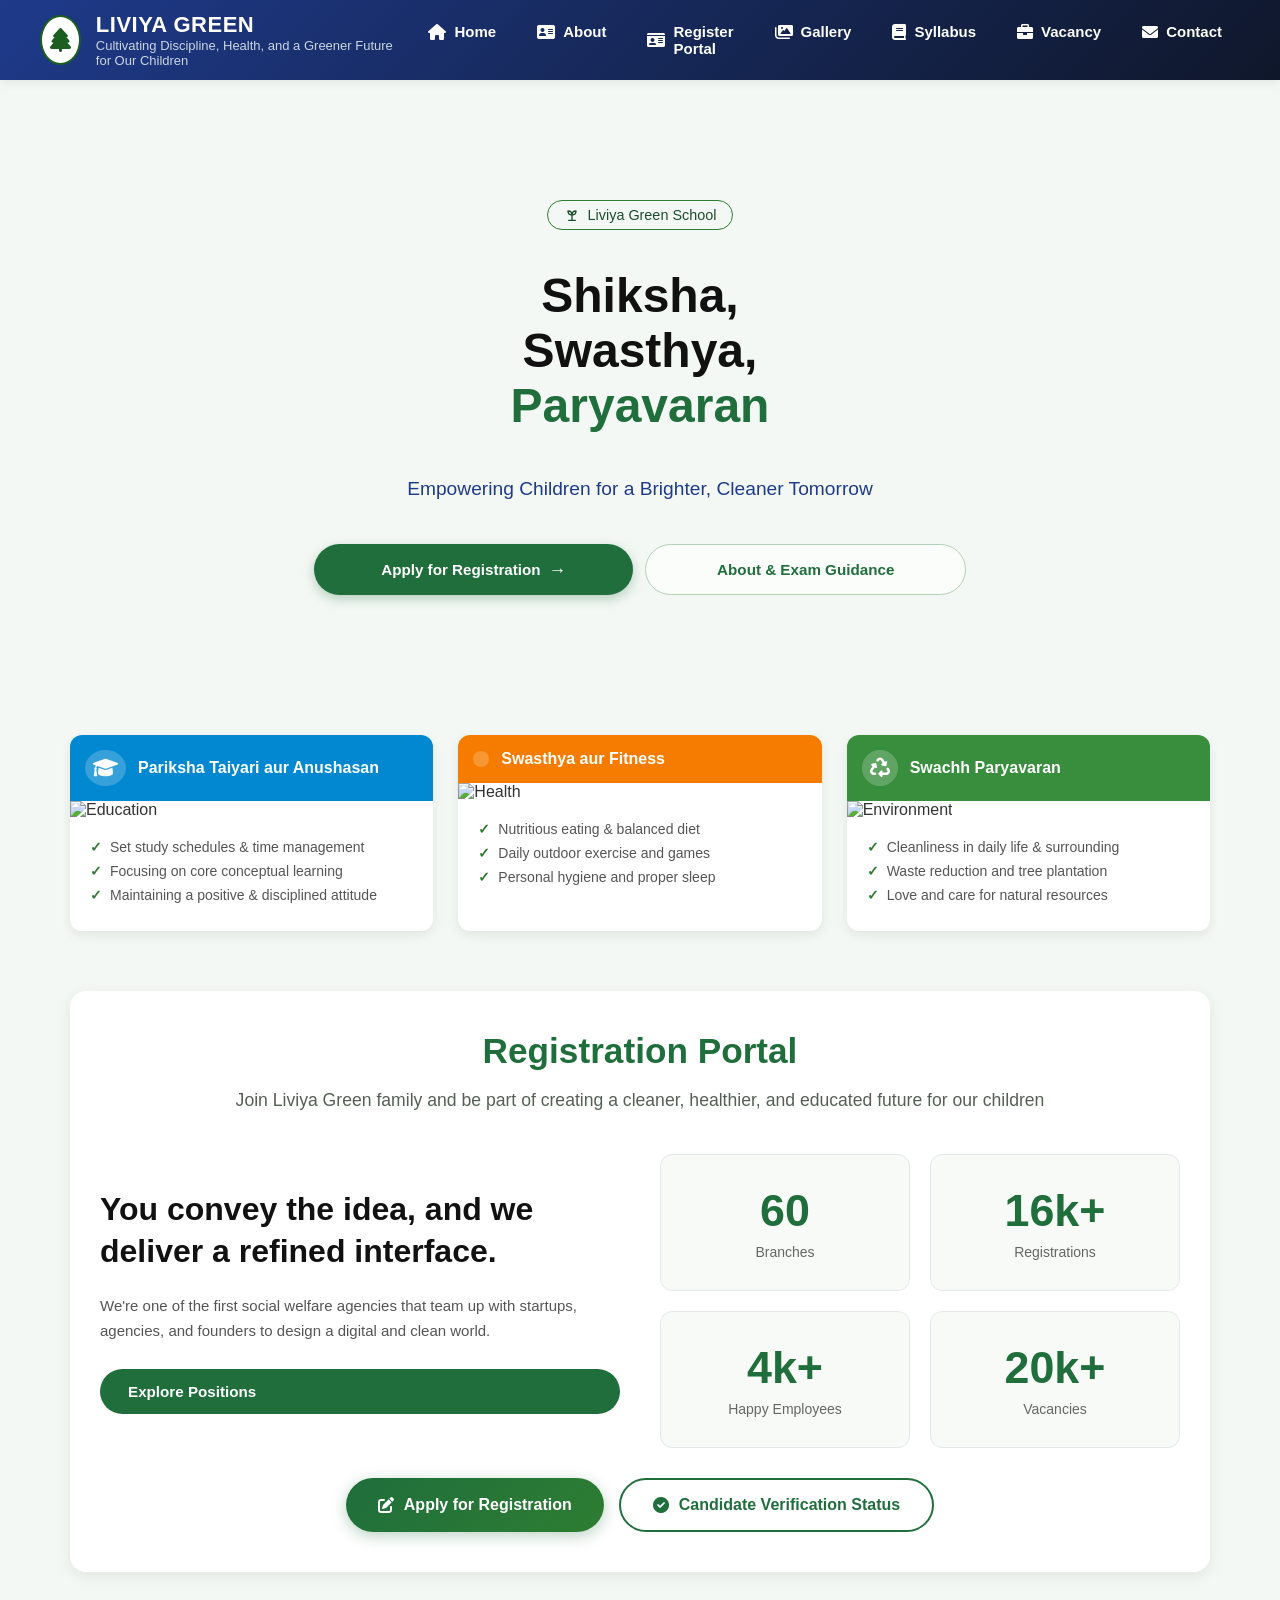
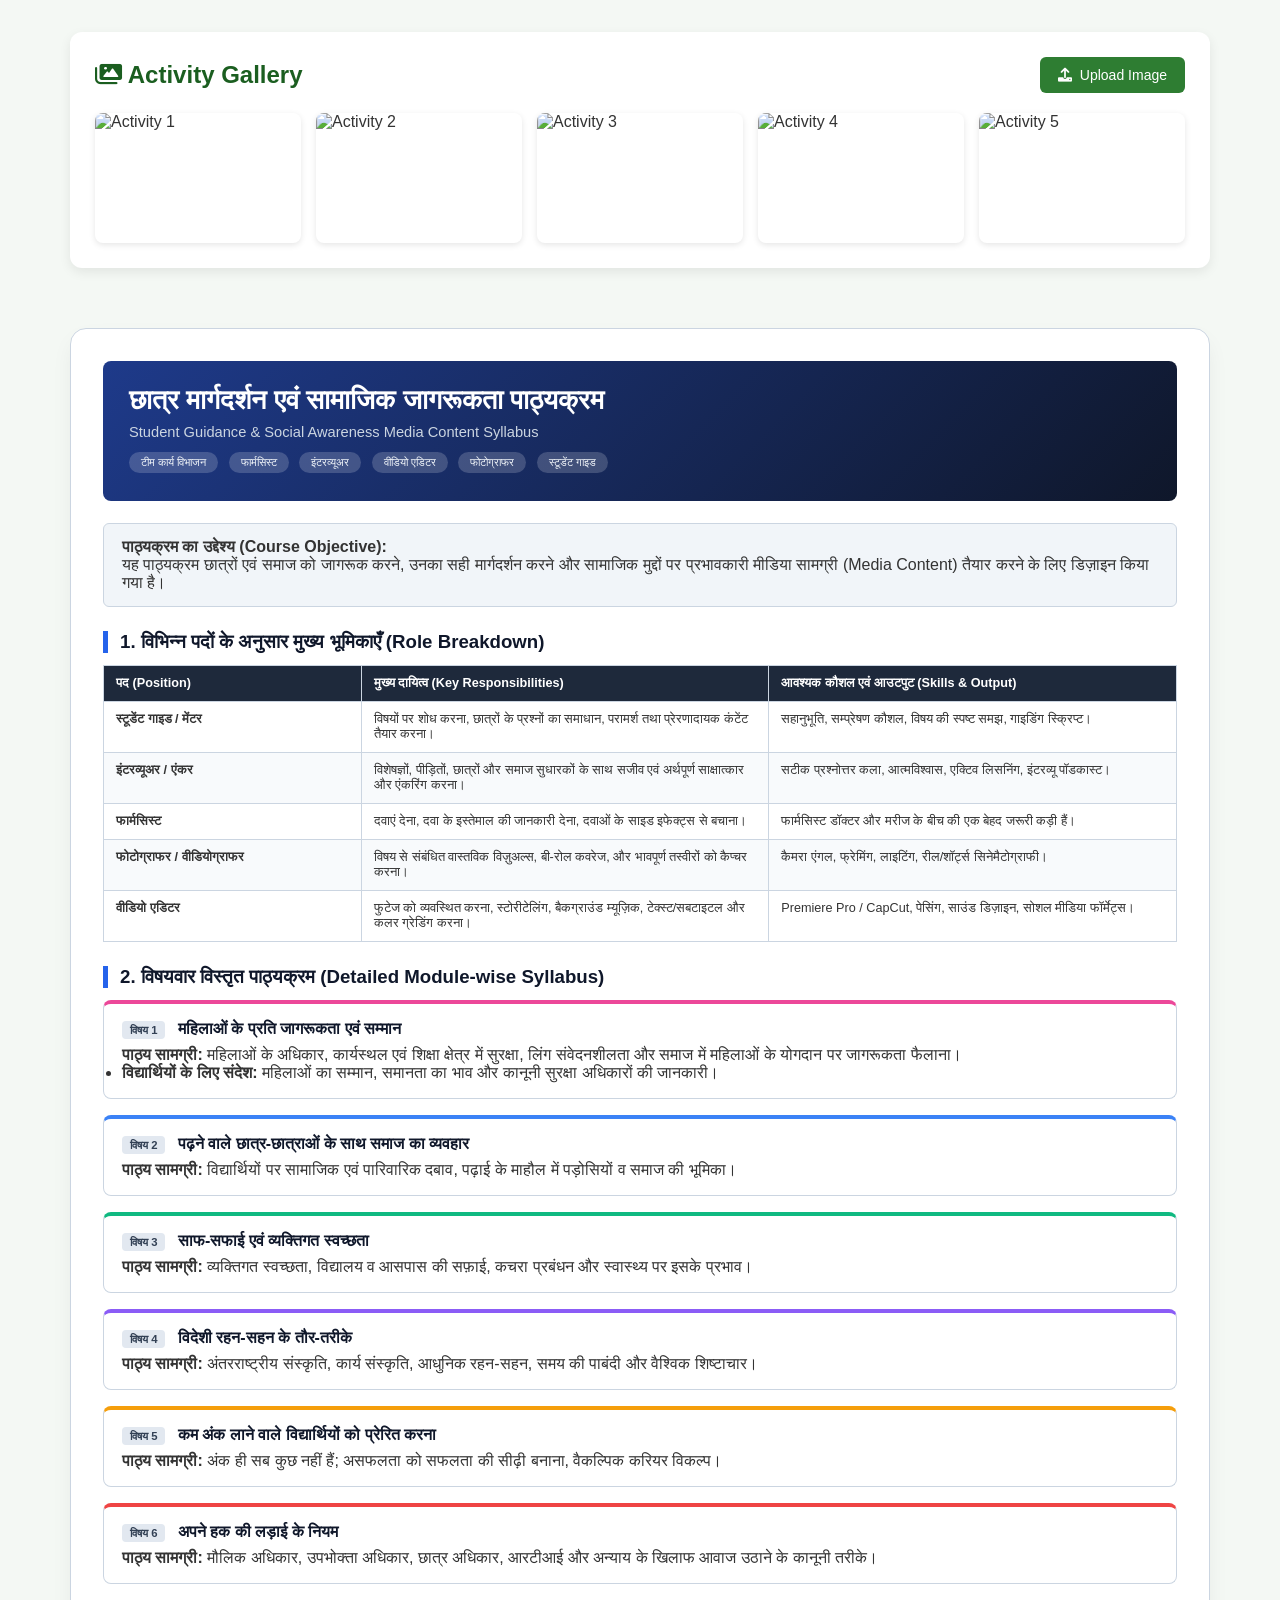
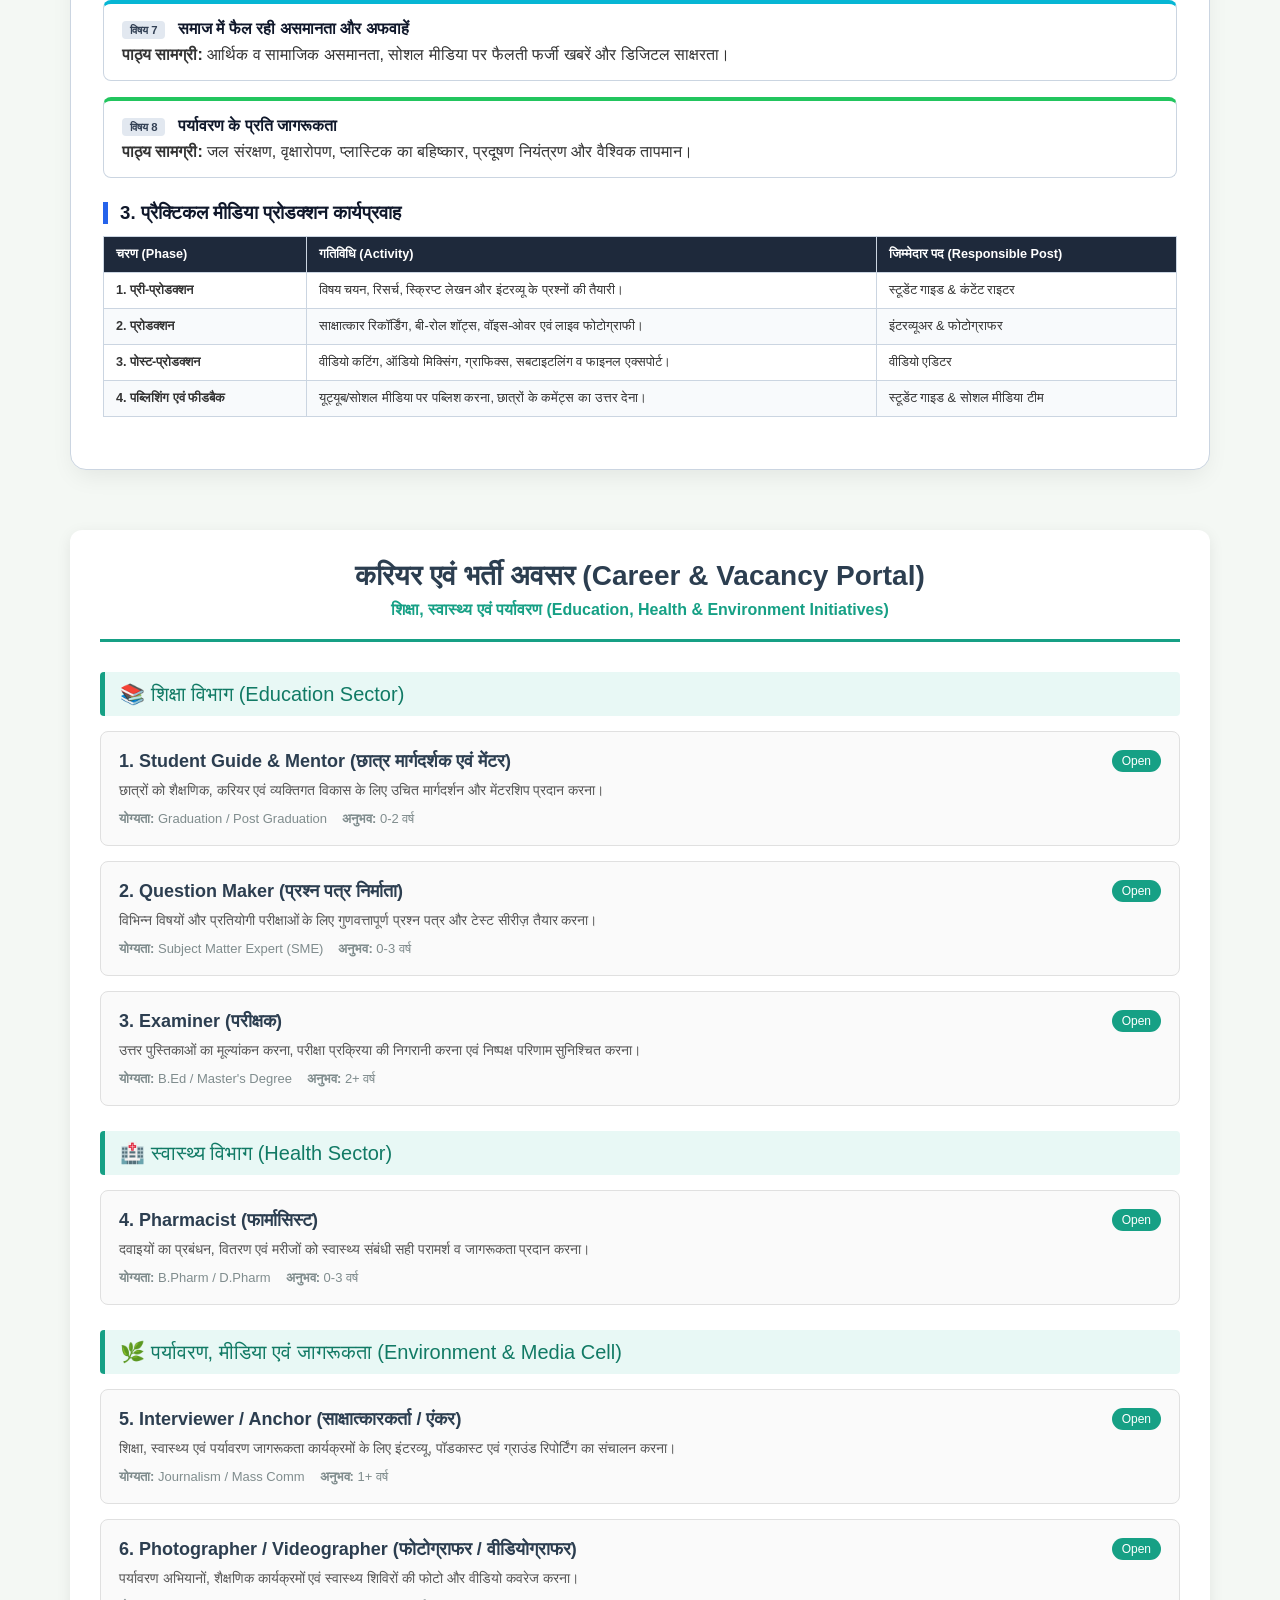
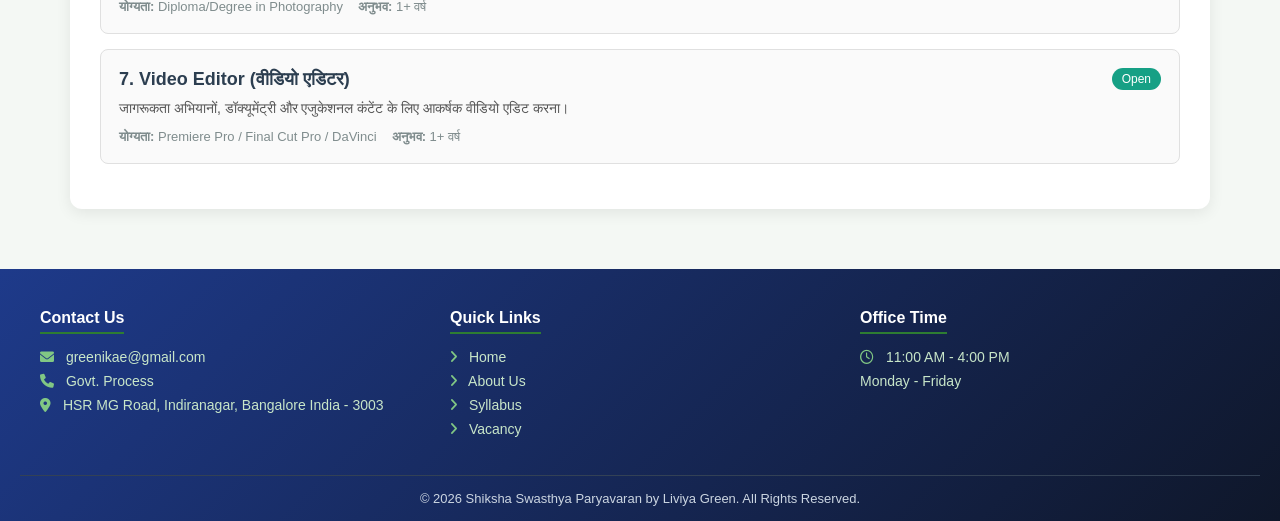
==== index.html @ 1df0bc1d "Add files via upload added all files" ====
<!DOCTYPE html>
<html lang="hi">
<head>
    <meta charset="UTF-8">
    <meta name="viewport" content="width=device-width, initial-scale=1.0">
    <title>Liviya Green - Shiksha, Swasthya, Paryavaran</title>
    <meta name="description" content="Cultivating Discipline, Health, and a Greener Future for Our Children">
    <link href="https://cdnjs.cloudflare.com/ajax/libs/font-awesome/6.0.0/css/all.min.css" rel="stylesheet">
    <link rel="stylesheet" href="styles.css">
</head>
<body>

    <!-- Sidebar Navigation -->
    <div id="mySidebar" class="sidebar">
        <a href="javascript:void(0)" class="closebtn" onclick="closeNav()">&times;</a>
        <a href="#home" onclick="closeNav()"><i class="fa-solid fa-house"></i> Home</a>
        <a href="#about" onclick="closeNav()"><i class="fa-solid fa-address-card"></i> About</a>
        <a href="#register" onclick="closeNav()"><i class="fa-solid fa-id-card"></i> Register Portal</a>
        <a href="#gallery" onclick="closeNav()"><i class="fa-solid fa-images"></i> Gallery</a>
        <a href="#syllabus" onclick="closeNav()"><i class="fa-solid fa-book"></i> Syllabus</a>
        <a href="#vacancy" onclick="closeNav()"><i class="fa-solid fa-briefcase"></i> Vacancy</a>
        <a href="#contact" onclick="closeNav()"><i class="fa-solid fa-envelope"></i> Contact</a>
    </div>

    <!-- Header -->
    <header>
        <div class="header-left">
            <div class="menu-btn" onclick="openNav()">
                <i class="fa-solid fa-bars"></i>
            </div>
            <div class="brand-logo">
                <div class="logo-icon">
                    <i class="fa-solid fa-tree"></i>
                </div>
                <div class="brand-text">
                    <h1>LIVIYA GREEN</h1>
                    <p>Cultivating Discipline, Health, and a Greener Future for Our Children</p>
                </div>
            </div>
        </div>
        
        <!-- Desktop Navigation (visible on laptop/desktop only) -->
        <nav class="desktop-nav">
            <ul>
                <li><a href="#home"><i class="fa-solid fa-house"></i> Home</a></li>
                <li><a href="#about"><i class="fa-solid fa-address-card"></i> About</a></li>
                <li><a href="#register"><i class="fa-solid fa-id-card"></i> Register Portal</a></li>
                <li><a href="#gallery"><i class="fa-solid fa-images"></i> Gallery</a></li>
                <li><a href="#syllabus"><i class="fa-solid fa-book"></i> Syllabus</a></li>
                <li><a href="#vacancy"><i class="fa-solid fa-briefcase"></i> Vacancy</a></li>
                <li><a href="#contact"><i class="fa-solid fa-envelope"></i> Contact</a></li>
            </ul>
        </nav>
    </header>

    <!-- Main Container -->
    <div class="container">
        
        <!-- Hero Section -->
        <section id="home" class="section hero">
            <div class="badge">
                <!-- Sprout Icon -->
                <svg viewBox="0 0 24 24">
                    <path d="M7 20h10M12 20v-8m0 0c0-3.5 2.5-6 6-6 0 4-2.5 6-6 6zm0 0c0-3.5-2.5-6-6-6 0 4 2.5 6 6 6z" stroke-linecap="round" stroke-linejoin="round"/>
                </svg>
                Liviya Green School
            </div>

            <h1 class="heading">
                Shiksha,<br>
                Swasthya,<br>
                <span class="highlight">Paryavaran</span>
            </h1>

            <p class="description">
                Empowering Children for a Brighter, Cleaner Tomorrow
            </p>

            <div class="cta-group">
                <a href="https://forms.gle/GaVe1BigfjyJFupU8" target="_blank" class="btn btn-primary">
                    Apply for Registration
                    <span style="font-size: 1.1rem; line-height: 0;">&rarr;</span>
                </a>
                <a href="#about" class="btn btn-secondary">
                    About & Exam Guidance
                </a>
            </div>
        </section>

        <!-- Feature Cards Section -->
        <section id="about" class="section">
            <div class="cards-grid">
                
                <!-- Education & Discipline -->
                <div class="card card-blue">
                    <div class="card-header">
                        <i class="fa-solid fa-graduation-cap"></i>
                        <span>Pariksha Taiyari aur Anushasan</span>
                    </div>
                    <img src="https://images.unsplash.com/photo-1434030216411-0b793f4b4173?q=80&w=400" class="card-img" alt="Education">
                    <div class="card-body">
                        <ul>
                            <li>Set study schedules & time management</li>
                            <li>Focusing on core conceptual learning</li>
                            <li>Maintaining a positive & disciplined attitude</li>
                        </ul>
                    </div>
                </div>

                <!-- Health & Fitness -->
                <div class="card card-orange">
                    <div class="card-header">
                        <i class="fa-solid fa-child-reaching"></i>
                        <span>Swasthya aur Fitness</span>
                    </div>
                    <img src="https://images.unsplash.com/photo-1571019613454-1cb2f99b2d8b?q=80&w=400" class="card-img" alt="Health">
                    <div class="card-body">
                        <ul>
                            <li>Nutritious eating & balanced diet</li>
                            <li>Daily outdoor exercise and games</li>
                            <li>Personal hygiene and proper sleep</li>
                        </ul>
                    </div>
                </div>

                <!-- Environment -->
                <div class="card card-green">
                    <div class="card-header">
                        <i class="fa-solid fa-recycle"></i>
                        <span>Swachh Paryavaran</span>
                    </div>
                    <img src="https://images.unsplash.com/photo-1542601906990-b4d3fb778b09?q=80&w=400" class="card-img" alt="Environment">
                    <div class="card-body">
                        <ul>
                            <li>Cleanliness in daily life & surrounding</li>
                            <li>Waste reduction and tree plantation</li>
                            <li>Love and care for natural resources</li>
                        </ul>
                    </div>
                </div>

            </div>
        </section>

        <!-- Registration Portal Section -->
        <section id="register" class="section register-container">
            <div class="register-header">
                <h1>Registration Portal</h1>
                <p>Join Liviya Green family and be part of creating a cleaner, healthier, and educated future for our children</p>
            </div>

            <div class="register-content">
                <div class="register-left">
                    <h2>You convey the idea, and we deliver a refined interface.</h2>
                    <p>We're one of the first social welfare agencies that team up with startups, agencies, and founders to design a digital and clean world.</p>
                    <a href="#vacancy" class="btn">Explore Positions</a>
                </div>

                <div class="stats-grid">
                    <div class="stat-card">
                        <div class="stat-number" data-target="60">0</div>
                        <div class="stat-label">Branches</div>
                    </div>

                    <div class="stat-card">
                        <div class="stat-number" data-target="16" data-suffix="k+">0</div>
                        <div class="stat-label">Registrations</div>
                    </div>

                    <div class="stat-card">
                        <div class="stat-number" data-target="4" data-suffix="k+">0</div>
                        <div class="stat-label">Happy Employees</div>
                    </div>

                    <div class="stat-card">
                        <div class="stat-number" data-target="20" data-suffix="k+">0</div>
                        <div class="stat-label">Vacancies</div>
                    </div>
                </div>
            </div>

            <div class="register-actions">
                <a href="https://forms.gle/GaVe1BigfjyJFupU8" target="_blank" class="btn-register">
                    <i class="fa-solid fa-pen-to-square"></i>
                    Apply for Registration
                </a>
                <a href="#" class="btn-verify">
                    <i class="fa-solid fa-check-circle"></i>
                    Candidate Verification Status
                </a>
            </div>
        </section>

        <!-- Gallery Section -->
        <section id="gallery" class="section gallery-section">
            <div class="gallery-header">
                <h3><i class="fa-solid fa-images"></i> Activity Gallery</h3>
                <label class="upload-btn">
                    <i class="fa-solid fa-upload"></i> Upload Image
                    <input type="file" id="imageUploader" accept="image/*" multiple>
                </label>
            </div>
            
            <div class="gallery-grid" id="galleryGrid">
                <img src="https://i.ibb.co/35YxggdC/IMG-20260901-132020.png" alt="Activity 1">
                <img src="https://images.unsplash.com/photo-1577896851231-70ef18881754?q=80&w=300" alt="Activity 2">
                <img src="https://images.unsplash.com/photo-1588072432836-e10032774350?q=80&w=300" alt="Activity 3">
                <img src="https://images.unsplash.com/photo-1503676260728-1c00da094a0b?q=80&w=300" alt="Activity 4">
                <img src="https://images.unsplash.com/photo-1497633762265-9d179a990aa6?q=80&w=300" alt="Activity 5">
            </div>
        </section>

        <!-- Syllabus Section -->
        <section id="syllabus" class="section syllabus-container">
            
            <!-- Header Banner -->
            <div class="header-banner">
                <h1>छात्र मार्गदर्शन एवं सामाजिक जागरूकता पाठ्यक्रम</h1>
                <p>Student Guidance & Social Awareness Media Content Syllabus</p>
                <div class="badge-container">
                    <span class="badge-tag">टीम कार्य विभाजन</span>
                    <span class="badge-tag">फार्मसिस्ट</span>
                    <span class="badge-tag">इंटरव्यूअर</span>
                    <span class="badge-tag">वीडियो एडिटर</span>
                    <span class="badge-tag">फोटोग्राफर</span>
                    <span class="badge-tag">स्टूडेंट गाइड</span>
                </div>
            </div>

            <!-- Intro Box -->
            <div class="intro-box">
                <strong>पाठ्यक्रम का उद्देश्य (Course Objective):</strong><br>
                यह पाठ्यक्रम छात्रों एवं समाज को जागरूक करने, उनका सही मार्गदर्शन करने और सामाजिक मुद्दों पर प्रभावकारी मीडिया सामग्री (Media Content) तैयार करने के लिए डिज़ाइन किया गया है।
            </div>

            <!-- Section 1: Role Breakdown -->
            <h2>1. विभिन्न पदों के अनुसार मुख्य भूमिकाएँ (Role Breakdown)</h2>
            <table>
                <thead>
                    <tr>
                        <th style="width: 24%;">पद (Position)</th>
                        <th style="width: 38%;">मुख्य दायित्व (Key Responsibilities)</th>
                        <th style="width: 38%;">आवश्यक कौशल एवं आउटपुट (Skills & Output)</th>
                    </tr>
                </thead>
                <tbody>
                    <tr>
                        <td><strong>स्टूडेंट गाइड / मेंटर</strong></td>
                        <td>विषयों पर शोध करना, छात्रों के प्रश्नों का समाधान, परामर्श तथा प्रेरणादायक कंटेंट तैयार करना।</td>
                        <td>सहानुभूति, सम्प्रेषण कौशल, विषय की स्पष्ट समझ, गाइडिंग स्क्रिप्ट।</td>
                    </tr>
                    <tr>
                        <td><strong>इंटरव्यूअर / एंकर</strong></td>
                        <td>विशेषज्ञों, पीड़ितों, छात्रों और समाज सुधारकों के साथ सजीव एवं अर्थपूर्ण साक्षात्कार और एंकरिंग करना।</td>
                        <td>सटीक प्रश्नोत्तर कला, आत्मविश्वास, एक्टिव लिसनिंग, इंटरव्यू पॉडकास्ट।</td>
                    </tr>
                    <tr>
                        <td><strong>फार्मसिस्ट</strong></td>
                        <td>दवाएं देना, दवा के इस्तेमाल की जानकारी देना, दवाओं के साइड इफेक्ट्स से बचाना।</td>
                        <td>फार्मसिस्ट डॉक्टर और मरीज के बीच की एक बेहद जरूरी कड़ी हैं।</td>
                    </tr>
                    <tr>
                        <td><strong>फोटोग्राफर / वीडियोग्राफर</strong></td>
                        <td>विषय से संबंधित वास्तविक विज़ुअल्स, बी-रोल कवरेज, और भावपूर्ण तस्वीरों को कैप्चर करना।</td>
                        <td>कैमरा एंगल, फ्रेमिंग, लाइटिंग, रील/शॉर्ट्स सिनेमैटोग्राफी।</td>
                    </tr>
                    <tr>
                        <td><strong>वीडियो एडिटर</strong></td>
                        <td>फुटेज को व्यवस्थित करना, स्टोरीटेलिंग, बैकग्राउंड म्यूज़िक, टेक्स्ट/सबटाइटल और कलर ग्रेडिंग करना।</td>
                        <td>Premiere Pro / CapCut, पेसिंग, साउंड डिज़ाइन, सोशल मीडिया फॉर्मेट्स।</td>
                    </tr>
                </tbody>
            </table>

            <!-- Section 2: Detailed Modules -->
            <h2>2. विषयवार विस्तृत पाठ्यक्रम (Detailed Module-wise Syllabus)</h2>

            <!-- Module 1 -->
            <div class="module-card m1">
                <div class="module-header"><span class="topic-tag">विषय 1</span> महिलाओं के प्रति जागरूकता एवं सम्मान</div>
                <p><strong>पाठ्य सामग्री:</strong> महिलाओं के अधिकार, कार्यस्थल एवं शिक्षा क्षेत्र में सुरक्षा, लिंग संवेदनशीलता और समाज में महिलाओं के योगदान पर जागरूकता फैलाना।</p>
                <ul>
                    <li><strong>विद्यार्थियों के लिए संदेश:</strong> महिलाओं का सम्मान, समानता का भाव और कानूनी सुरक्षा अधिकारों की जानकारी।</li>
                </ul>
            </div>

            <!-- Module 2 -->
            <div class="module-card m2">
                <div class="module-header"><span class="topic-tag">विषय 2</span> पढ़ने वाले छात्र-छात्राओं के साथ समाज का व्यवहार</div>
                <p><strong>पाठ्य सामग्री:</strong> विद्यार्थियों पर सामाजिक एवं पारिवारिक दबाव, पढ़ाई के माहौल में पड़ोसियों व समाज की भूमिका।</p>
            </div>

            <!-- Module 3 -->
            <div class="module-card m3">
                <div class="module-header"><span class="topic-tag">विषय 3</span> साफ-सफाई एवं व्यक्तिगत स्वच्छता</div>
                <p><strong>पाठ्य सामग्री:</strong> व्यक्तिगत स्वच्छता, विद्यालय व आसपास की सफ़ाई, कचरा प्रबंधन और स्वास्थ्य पर इसके प्रभाव।</p>
            </div>

            <!-- Module 4 -->
            <div class="module-card m4">
                <div class="module-header"><span class="topic-tag">विषय 4</span> विदेशी रहन-सहन के तौर-तरीके</div>
                <p><strong>पाठ्य सामग्री:</strong> अंतरराष्ट्रीय संस्कृति, कार्य संस्कृति, आधुनिक रहन-सहन, समय की पाबंदी और वैश्विक शिष्टाचार।</p>
            </div>

            <!-- Module 5 -->
            <div class="module-card m5">
                <div class="module-header"><span class="topic-tag">विषय 5</span> कम अंक लाने वाले विद्यार्थियों को प्रेरित करना</div>
                <p><strong>पाठ्य सामग्री:</strong> अंक ही सब कुछ नहीं हैं; असफलता को सफलता की सीढ़ी बनाना, वैकल्पिक करियर विकल्प।</p>
            </div>

            <!-- Module 6 -->
            <div class="module-card m6">
                <div class="module-header"><span class="topic-tag">विषय 6</span> अपने हक की लड़ाई के नियम</div>
                <p><strong>पाठ्य सामग्री:</strong> मौलिक अधिकार, उपभोक्ता अधिकार, छात्र अधिकार, आरटीआई और अन्याय के खिलाफ आवाज उठाने के कानूनी तरीके।</p>
            </div>

            <!-- Module 7 -->
            <div class="module-card m7">
                <div class="module-header"><span class="topic-tag">विषय 7</span> समाज में फैल रही असमानता और अफवाहें</div>
                <p><strong>पाठ्य सामग्री:</strong> आर्थिक व सामाजिक असमानता, सोशल मीडिया पर फैलती फर्जी खबरें और डिजिटल साक्षरता।</p>
            </div>

            <!-- Module 8 -->
            <div class="module-card m8">
                <div class="module-header"><span class="topic-tag">विषय 8</span> पर्यावरण के प्रति जागरूकता</div>
                <p><strong>पाठ्य सामग्री:</strong> जल संरक्षण, वृक्षारोपण, प्लास्टिक का बहिष्कार, प्रदूषण नियंत्रण और वैश्विक तापमान।</p>
            </div>

            <!-- Workflow Table -->
            <h2>3. प्रैक्टिकल मीडिया प्रोडक्शन कार्यप्रवाह</h2>
            <table>
                <thead>
                    <tr>
                        <th>चरण (Phase)</th>
                        <th>गतिविधि (Activity)</th>
                        <th>जिम्मेदार पद (Responsible Post)</th>
                    </tr>
                </thead>
                <tbody>
                    <tr>
                        <td><strong>1. प्री-प्रोडक्शन</strong></td>
                        <td>विषय चयन, रिसर्च, स्क्रिप्ट लेखन और इंटरव्यू के प्रश्नों की तैयारी।</td>
                        <td>स्टूडेंट गाइड & कंटेंट राइटर</td>
                    </tr>
                    <tr>
                        <td><strong>2. प्रोडक्शन</strong></td>
                        <td>साक्षात्कार रिकॉर्डिंग, बी-रोल शॉट्स, वॉइस-ओवर एवं लाइव फोटोग्राफी।</td>
                        <td>इंटरव्यूअर & फोटोग्राफर</td>
                    </tr>
                    <tr>
                        <td><strong>3. पोस्ट-प्रोडक्शन</strong></td>
                        <td>वीडियो कटिंग, ऑडियो मिक्सिंग, ग्राफिक्स, सबटाइटलिंग व फाइनल एक्सपोर्ट।</td>
                        <td>वीडियो एडिटर</td>
                    </tr>
                    <tr>
                        <td><strong>4. पब्लिशिंग एवं फीडबैक</strong></td>
                        <td>यूट्यूब/सोशल मीडिया पर पब्लिश करना, छात्रों के कमेंट्स का उत्तर देना।</td>
                        <td>स्टूडेंट गाइड & सोशल मीडिया टीम</td>
                    </tr>
                </tbody>
            </table>

        </section>

        <!-- Vacancy Section -->
        <section id="vacancy" class="section vacancy-container">
            <div class="vacancy-header">
                <h1>करियर एवं भर्ती अवसर (Career & Vacancy Portal)</h1>
                <p>शिक्षा, स्वास्थ्य एवं पर्यावरण (Education, Health & Environment Initiatives)</p>
            </div>

            <!-- Category 1: Education -->
            <div class="category-title">📚 शिक्षा विभाग (Education Sector)</div>

            <div class="job-card">
                <div class="job-title">
                    <span>1. Student Guide & Mentor (छात्र मार्गदर्शक एवं मेंटर)</span>
                    <span class="job-badge">Open</span>
                </div>
                <div class="job-desc">
                    छात्रों को शैक्षणिक, करियर एवं व्यक्तिगत विकास के लिए उचित मार्गदर्शन और मेंटरशिप प्रदान करना।
                </div>
                <div class="job-details">
                    <span><b>योग्यता:</b> Graduation / Post Graduation</span>
                    <span><b>अनुभव:</b> 0-2 वर्ष</span>
                </div>
            </div>

            <div class="job-card">
                <div class="job-title">
                    <span>2. Question Maker (प्रश्न पत्र निर्माता)</span>
                    <span class="job-badge">Open</span>
                </div>
                <div class="job-desc">
                    विभिन्न विषयों और प्रतियोगी परीक्षाओं के लिए गुणवत्तापूर्ण प्रश्न पत्र और टेस्ट सीरीज़ तैयार करना।
                </div>
                <div class="job-details">
                    <span><b>योग्यता:</b> Subject Matter Expert (SME)</span>
                    <span><b>अनुभव:</b> 0-3 वर्ष</span>
                </div>
            </div>

            <div class="job-card">
                <div class="job-title">
                    <span>3. Examiner (परीक्षक)</span>
                    <span class="job-badge">Open</span>
                </div>
                <div class="job-desc">
                    उत्तर पुस्तिकाओं का मूल्यांकन करना, परीक्षा प्रक्रिया की निगरानी करना एवं निष्पक्ष परिणाम सुनिश्चित करना।
                </div>
                <div class="job-details">
                    <span><b>योग्यता:</b> B.Ed / Master's Degree</span>
                    <span><b>अनुभव:</b> 2+ वर्ष</span>
                </div>
            </div>

            <!-- Category 2: Health -->
            <div class="category-title">🏥 स्वास्थ्य विभाग (Health Sector)</div>

            <div class="job-card">
                <div class="job-title">
                    <span>4. Pharmacist (फार्मासिस्ट)</span>
                    <span class="job-badge">Open</span>
                </div>
                <div class="job-desc">
                    दवाइयों का प्रबंधन, वितरण एवं मरीजों को स्वास्थ्य संबंधी सही परामर्श व जागरूकता प्रदान करना।
                </div>
                <div class="job-details">
                    <span><b>योग्यता:</b> B.Pharm / D.Pharm</span>
                    <span><b>अनुभव:</b> 0-3 वर्ष</span>
                </div>
            </div>

            <!-- Category 3: Media & Environment -->
            <div class="category-title">🌿 पर्यावरण, मीडिया एवं जागरूकता (Environment & Media Cell)</div>

            <div class="job-card">
                <div class="job-title">
                    <span>5. Interviewer / Anchor (साक्षात्कारकर्ता / एंकर)</span>
                    <span class="job-badge">Open</span>
                </div>
                <div class="job-desc">
                    शिक्षा, स्वास्थ्य एवं पर्यावरण जागरूकता कार्यक्रमों के लिए इंटरव्यू, पॉडकास्ट एवं ग्राउंड रिपोर्टिंग का संचालन करना।
                </div>
                <div class="job-details">
                    <span><b>योग्यता:</b> Journalism / Mass Comm</span>
                    <span><b>अनुभव:</b> 1+ वर्ष</span>
                </div>
            </div>

            <div class="job-card">
                <div class="job-title">
                    <span>6. Photographer / Videographer (फोटोग्राफर / वीडियोग्राफर)</span>
                    <span class="job-badge">Open</span>
                </div>
                <div class="job-desc">
                    पर्यावरण अभियानों, शैक्षणिक कार्यक्रमों एवं स्वास्थ्य शिविरों की फोटो और वीडियो कवरेज करना।
                </div>
                <div class="job-details">
                    <span><b>योग्यता:</b> Diploma/Degree in Photography</span>
                    <span><b>अनुभव:</b> 1+ वर्ष</span>
                </div>
            </div>

            <div class="job-card">
                <div class="job-title">
                    <span>7. Video Editor (वीडियो एडिटर)</span>
                    <span class="job-badge">Open</span>
                </div>
                <div class="job-desc">
                    जागरूकता अभियानों, डॉक्यूमेंट्री और एजुकेशनल कंटेंट के लिए आकर्षक वीडियो एडिट करना।
                </div>
                <div class="job-details">
                    <span><b>योग्यता:</b> Premiere Pro / Final Cut Pro / DaVinci</span>
                    <span><b>अनुभव:</b> 1+ वर्ष</span>
                </div>
            </div>

        </section>

    </div>

    <!-- Footer -->
    <footer id="contact">
        <div class="footer-grid">
            <div class="footer-col">
                <h4>Contact Us</h4>
                <p><i class="fa-solid fa-envelope"></i> greenikae@gmail.com</p>
                <p><i class="fa-solid fa-phone"></i> Govt. Process</p>
                <p><i class="fa-solid fa-location-dot"></i> HSR MG Road, Indiranagar, Bangalore India - 3003</p>
            </div>
            <div class="footer-col">
                <h4>Quick Links</h4>
                <a href="#home"><i class="fa-solid fa-angle-right"></i> Home</a>
                <a href="#about"><i class="fa-solid fa-angle-right"></i> About Us</a>
                <a href="#syllabus"><i class="fa-solid fa-angle-right"></i> Syllabus</a>
                <a href="#vacancy"><i class="fa-solid fa-angle-right"></i> Vacancy</a>
            </div>
            <div class="footer-col">
                <h4>Office Time</h4>
                <p><i class="fa-regular fa-clock"></i> 11:00 AM - 4:00 PM</p>
                <p>Monday - Friday</p>
            </div>
        </div>
        <div class="footer-bottom">
            <p>&copy; 2026 Shiksha Swasthya Paryavaran by Liviya Green. All Rights Reserved.</p>
        </div>
    </footer>

    <!-- Scroll to Top Button -->
    <div class="scroll-top" id="scrollTop" onclick="scrollToTop()">
        <i class="fa-solid fa-arrow-up"></i>
    </div>

    <!-- JavaScript -->
    <script>
        // Sidebar Functions
        function openNav() {
            document.getElementById("mySidebar").style.width = "250px";
        }

        function closeNav() {
            document.getElementById("mySidebar").style.width = "0";
        }

        // Close sidebar when clicking outside
        document.addEventListener('click', function(event) {
            const sidebar = document.getElementById('mySidebar');
            const menuBtn = document.querySelector('.menu-btn');
            
            if (!sidebar.contains(event.target) && !menuBtn.contains(event.target)) {
                closeNav();
            }
        });

        // Image Upload Logic
        document.getElementById('imageUploader').addEventListener('change', function(event) {
            const files = event.target.files;
            const grid = document.getElementById('galleryGrid');

            for (let i = 0; i < files.length; i++) {
                const file = files[i];
                if (file.type.startsWith('image/')) {
                    const reader = new FileReader();
                    reader.onload = function(e) {
                        const img = document.createElement('img');
                        img.src = e.target.result;
                        img.alt = 'Uploaded Image';
                        grid.insertBefore(img, grid.firstChild);
                    };
                    reader.readAsDataURL(file);
                }
            }
        });

        // Scroll to Top Button
        const scrollTopBtn = document.getElementById('scrollTop');

        window.addEventListener('scroll', function() {
            if (window.pageYOffset > 300) {
                scrollTopBtn.classList.add('visible');
            } else {
                scrollTopBtn.classList.remove('visible');
            }
        });

        function scrollToTop() {
            window.scrollTo({
                top: 0,
                behavior: 'smooth'
            });
        }

        // Smooth scroll for anchor links
        document.querySelectorAll('a[href^="#"]').forEach(anchor => {
            anchor.addEventListener('click', function (e) {
                const href = this.getAttribute('href');
                if (href !== '#' && href !== 'javascript:void(0)') {
                    e.preventDefault();
                    const target = document.querySelector(href);
                    if (target) {
                        target.scrollIntoView({
                            behavior: 'smooth',
                            block: 'start'
                        });
                    }
                }
            });
        });

        // Add loading animation for images
        document.querySelectorAll('img').forEach(img => {
            img.addEventListener('load', function() {
                this.style.opacity = '1';
            });
        });

        // Live Counting Animation for Stats
        const counters = document.querySelectorAll('.stat-number');
        const speed = 200;

        const animateCounter = (counter) => {
            const updateCount = () => {
                const target = +counter.getAttribute('data-target');
                const suffix = counter.getAttribute('data-suffix') || '';
                const count = +counter.innerText.replace(suffix, '');
                const inc = target / speed;

                if (count < target) {
                    counter.innerText = Math.ceil(count + inc) + suffix;
                    setTimeout(updateCount, 15);
                } else {
                    counter.innerText = target + suffix;
                }
            };
            updateCount();
        };

        // Intersection Observer for counter animation
        const observerOptions = {
            threshold: 0.5
        };

        const observer = new IntersectionObserver((entries) => {
            entries.forEach(entry => {
                if (entry.isIntersecting) {
                    const counter = entry.target;
                    if (counter.innerText === '0' || counter.innerText === '0k+') {
                        animateCounter(counter);
                    }
                }
            });
        }, observerOptions);

        counters.forEach(counter => {
            observer.observe(counter);
        });
    </script>
</body>
</html>
---- styles.css ----
* {
    box-sizing: border-box;
    margin: 0;
    padding: 0;
    font-family: 'Segoe UI', Tahoma, Geneva, Verdana, sans-serif;
}

/* Smooth Scrolling */
html {
    scroll-behavior: smooth;
}

body {
    background-color: #f4f8f4;
    color: #333;
}

/* Top Header */
header {
    background: linear-gradient(135deg, #1e3a8a 0%, #0f172a 100%);
    padding: 15px 25px;
    display: flex;
    align-items: center;
    justify-content: space-between;
    box-shadow: 0 2px 10px rgba(0,0,0,0.08);
    position: sticky;
    top: 0;
    z-index: 100;
}

.header-left {
    display: flex;
    align-items: center;
    gap: 15px;
}

.menu-btn {
    font-size: 26px;
    color: #ffffff;
    cursor: pointer;
    margin-right: 20px;
    transition: transform 0.3s ease;
    display: block;
}

.menu-btn:hover {
    transform: scale(1.1);
}

.brand-logo {
    display: flex;
    align-items: center;
    gap: 15px;
}

.logo-icon {
    width: 50px;
    height: 50px;
    background: white;
    border-radius: 50%;
    display: flex;
    align-items: center;
    justify-content: center;
    color: #1b5e20;
    font-size: 24px;
    border: 2px solid #1b5e20;
    transition: transform 0.3s ease;
}

.logo-icon:hover {
    transform: rotate(360deg);
}

.brand-text h1 {
    font-size: 20px;
    color: #ffffff;
    letter-spacing: 0.5px;
    text-transform: uppercase;
}

.brand-text p {
    font-size: 12px;
    color: #cbd5e1;
}

/* Desktop Navigation */
.desktop-nav {
    display: none;
}

.desktop-nav ul {
    display: flex;
    list-style: none;
    gap: 5px;
    margin: 0;
    padding: 0;
}

.desktop-nav ul li a {
    color: #ffffff;
    text-decoration: none;
    padding: 10px 18px;
    display: flex;
    align-items: center;
    gap: 8px;
    font-size: 15px;
    font-weight: 600;
    border-radius: 6px;
    transition: all 0.3s ease;
}

.desktop-nav ul li a:hover {
    background-color: rgba(255, 255, 255, 0.1);
    color: #81c784;
}

.desktop-nav ul li a i {
    font-size: 16px;
}

/* Sidebar Navigation */
.sidebar {
    height: 100%;
    width: 0;
    position: fixed;
    z-index: 1000;
    top: 0;
    left: 0;
    background-color: #1e293b;
    overflow-x: hidden;
    transition: width 0.3s ease;
    padding-top: 60px;
    box-shadow: 2px 0 10px rgba(0,0,0,0.1);
}

.sidebar a {
    padding: 12px 25px;
    text-decoration: none;
    font-size: 16px;
    color: #e2e8f0;
    display: block;
    font-weight: 600;
    transition: all 0.2s ease;
    border-bottom: 1px solid #334155;
}

.sidebar a:hover {
    background-color: #2e7d32;
    color: #ffffff;
    padding-left: 30px;
}

.sidebar .closebtn {
    position: absolute;
    top: 15px;
    right: 20px;
    font-size: 28px;
    border: none;
    color: #ffffff;
}

.sidebar .closebtn:hover {
    color: #ef4444;
}

/* Container */
.container {
    max-width: 1200px;
    margin: 40px auto;
    padding: 0 15px;
}

/* Section Spacing */
.section {
    margin: 60px 0;
    animation: fadeInUp 0.6s ease-out;
}

@keyframes fadeInUp {
    from {
        opacity: 0;
        transform: translateY(30px);
    }
    to {
        opacity: 1;
        transform: translateY(0);
    }
}

/* Hero Banner */
.hero {
    padding: 60px 24px;
    display: flex;
    flex-direction: column;
    align-items: center;
    text-align: center;
    max-width: 600px;
    margin: 0 auto;
}

.badge {
    display: inline-flex;
    align-items: center;
    gap: 8px;
    border: 1px solid #2e7d32;
    padding: 6px 16px;
    border-radius: 20px;
    font-size: 0.9rem;
    color: #1b4d2e;
    font-weight: 500;
    margin-bottom: 38px;
    transition: all 0.3s ease;
}

.badge:hover {
    background-color: #c8e6c9;
    transform: scale(1.05);
}

.badge svg {
    width: 16px;
    height: 16px;
    stroke: #1b4d2e;
    fill: none;
    stroke-width: 2;
}

.heading {
    font-size: 2.5rem;
    line-height: 1.15;
    font-weight: 800;
    color: #111111;
    margin-bottom: 40px;
}

.heading .highlight {
    color: #1f6e3c;
}

.description {
    font-size: 1.1rem;
    line-height: 1.6;
    color: #1e3a8a;
    margin-bottom: 40px;
    max-width: 460px;
}

/* Action Buttons */
.cta-group {
    display: flex;
    flex-direction: column;
    gap: 12px;
    width: 100%;
    max-width: 300px;
}

.btn {
    width: 100%;
    padding: 14px 20px;
    border-radius: 30px;
    font-size: 0.95rem;
    font-weight: 600;
    cursor: pointer;
    text-decoration: none;
    display: inline-flex;
    align-items: center;
    justify-content: center;
    gap: 8px;
    transition: all 0.3s ease;
}

.btn-primary {
    background-color: #1f6e3c;
    color: #ffffff;
    border: none;
    box-shadow: 0 4px 12px rgba(31, 110, 60, 0.3);
}

.btn-primary:hover {
    background-color: #185830;
    transform: translateY(-2px);
    box-shadow: 0 6px 20px rgba(31, 110, 60, 0.4);
}

.btn-secondary {
    background-color: rgba(255, 255, 255, 0.7);
    color: #1f6e3c;
    border: 1px solid #b3d1b6;
}

.btn-secondary:hover {
    background-color: rgba(255, 255, 255, 1);
    border-color: #1f6e3c;
}

/* 3 Feature Cards Section */
.cards-grid {
    display: grid;
    grid-template-columns: repeat(auto-fit, minmax(300px, 1fr));
    gap: 25px;
    margin-bottom: 40px;
}

.card {
    background: white;
    border-radius: 12px;
    overflow: hidden;
    box-shadow: 0 4px 12px rgba(0,0,0,0.08);
    transition: all 0.3s ease;
}

.card:hover {
    transform: translateY(-8px);
    box-shadow: 0 8px 24px rgba(0,0,0,0.15);
}

.card-header {
    padding: 15px;
    color: white;
    display: flex;
    align-items: center;
    gap: 12px;
    font-size: 16px;
    font-weight: bold;
}

.card-header i {
    font-size: 20px;
    background: rgba(255,255,255,0.2);
    padding: 8px;
    border-radius: 50%;
}

/* Custom Card Themes */
.card-blue .card-header { background: #0288d1; }
.card-orange .card-header { background: #f57c00; }
.card-green .card-header { background: #388e3c; }

.card-img {
    width: 100%;
    height: 160px;
    object-fit: cover;
    transition: transform 0.3s ease;
}

.card:hover .card-img {
    transform: scale(1.05);
}

.card-body {
    padding: 20px;
}

.card-body ul {
    list-style: none;
}

.card-body ul li {
    position: relative;
    padding-left: 20px;
    margin-bottom: 8px;
    font-size: 14px;
    color: #555;
}

.card-body ul li::before {
    content: "✓";
    position: absolute;
    left: 0;
    color: #2e7d32;
    font-weight: bold;
}

/* Gallery Section */
.gallery-section {
    background: white;
    padding: 25px;
    border-radius: 12px;
    box-shadow: 0 4px 12px rgba(0,0,0,0.08);
    margin-bottom: 40px;
}

.gallery-header {
    display: flex;
    justify-content: space-between;
    align-items: center;
    margin-bottom: 20px;
    flex-wrap: wrap;
    gap: 15px;
}

.gallery-header h3 {
    color: #1b5e20;
    font-size: 1.5rem;
}

.upload-btn {
    background: #2e7d32;
    color: white;
    padding: 10px 18px;
    border-radius: 6px;
    cursor: pointer;
    font-size: 14px;
    display: inline-flex;
    align-items: center;
    gap: 8px;
    transition: all 0.3s ease;
}

.upload-btn:hover {
    background: #1b5e20;
    transform: translateY(-2px);
    box-shadow: 0 4px 12px rgba(46, 125, 50, 0.3);
}

.upload-btn input {
    display: none;
}

.gallery-grid {
    display: grid;
    grid-template-columns: repeat(auto-fill, minmax(180px, 1fr));
    gap: 15px;
}

.gallery-grid img {
    width: 100%;
    height: 130px;
    object-fit: cover;
    border-radius: 8px;
    box-shadow: 0 2px 6px rgba(0,0,0,0.1);
    transition: transform 0.3s ease;
    cursor: pointer;
}

.gallery-grid img:hover {
    transform: scale(1.05);
    box-shadow: 0 4px 12px rgba(0,0,0,0.2);
}

/* Syllabus Section */
.syllabus-container {
    background: white;
    border-radius: 16px;
    box-shadow: 0 10px 25px -5px rgba(0,0,0,0.08);
    padding: 32px;
    border: 1px solid #cbd5e1;
    margin-bottom: 40px;
}

.header-banner {
    background: linear-gradient(135deg, #1e3a8a 0%, #0f172a 100%);
    color: #ffffff;
    padding: 24px 26px;
    border-radius: 8px;
    margin-bottom: 22px;
}

.header-banner h1 {
    margin: 0 0 8px 0;
    font-size: 20pt;
    font-weight: bold;
    color: #ffffff;
}

.header-banner p {
    margin: 0;
    font-size: 11pt;
    color: #cbd5e1;
}

.badge-container {
    margin-top: 12px;
}

.badge-tag {
    display: inline-block;
    background-color: rgba(255, 255, 255, 0.18);
    color: #f1f5f9;
    padding: 4px 12px;
    border-radius: 12px;
    font-size: 8.5pt;
    margin-right: 6px;
    margin-bottom: 4px;
}

.syllabus-container h2 {
    font-size: 14pt;
    color: #0f172a;
    border-left: 5px solid #2563eb;
    padding-left: 12px;
    margin-top: 24px;
    margin-bottom: 12px;
}

.intro-box {
    background-color: #f1f5f9;
    border: 1px solid #cbd5e1;
    border-radius: 6px;
    padding: 14px 18px;
    margin-bottom: 20px;
}

table {
    width: 100%;
    border-collapse: collapse;
    margin-bottom: 20px;
    font-size: 9.5pt;
}

th, td {
    padding: 10px 12px;
    border: 1px solid #cbd5e1;
    text-align: left;
    vertical-align: top;
}

th {
    background-color: #1e293b;
    color: #ffffff;
    font-weight: bold;
}

tr:nth-child(even) {
    background-color: #f8fafc;
}

.module-card {
    border: 1px solid #cbd5e1;
    border-radius: 8px;
    padding: 16px 18px;
    margin-bottom: 16px;
    background-color: #ffffff;
    transition: transform 0.3s ease, box-shadow 0.3s ease;
}

.module-card:hover {
    transform: translateX(5px);
    box-shadow: 0 4px 12px rgba(0,0,0,0.1);
}

.module-card.m1 { border-top: 4px solid #ec4899; }
.module-card.m2 { border-top: 4px solid #3b82f6; }
.module-card.m3 { border-top: 4px solid #10b981; }
.module-card.m4 { border-top: 4px solid #8b5cf6; }
.module-card.m5 { border-top: 4px solid #f59e0b; }
.module-card.m6 { border-top: 4px solid #ef4444; }
.module-card.m7 { border-top: 4px solid #06b6d4; }
.module-card.m8 { border-top: 4px solid #22c55e; }

.module-header {
    font-weight: bold;
    font-size: 12pt;
    color: #0f172a;
    margin-bottom: 8px;
}

.topic-tag {
    font-size: 8.5pt;
    font-weight: bold;
    text-transform: uppercase;
    padding: 3px 8px;
    border-radius: 4px;
    background-color: #e2e8f0;
    color: #334155;
    margin-right: 8px;
}

.role-grid {
    display: flex;
    flex-wrap: wrap;
    gap: 10px;
    margin-top: 10px;
}

.role-cell {
    flex: 1 1 calc(25% - 10px);
    min-width: 180px;
    padding: 8px 10px;
    background-color: #f1f5f9;
    border-radius: 6px;
    font-size: 8.5pt;
}

.role-cell strong {
    color: #1e293b;
    display: block;
    margin-bottom: 3px;
}

.checklist-box {
    background-color: #eff6ff;
    border: 1px solid #bfdbfe;
    border-radius: 8px;
    padding: 16px 20px;
    margin-top: 20px;
}

/* Registration Portal Section */
.register-container {
    background: white;
    border-radius: 16px;
    box-shadow: 0 4px 15px rgba(0,0,0,0.08);
    padding: 40px 30px;
    margin-bottom: 40px;
}

.register-header {
    text-align: center;
    margin-bottom: 40px;
}

.register-header h1 {
    font-size: 2.2rem;
    color: #1f6e3c;
    margin-bottom: 15px;
}

.register-header p {
    font-size: 1.1rem;
    color: #556055;
    line-height: 1.6;
}

.register-content {
    display: grid;
    grid-template-columns: 1fr 1fr;
    gap: 40px;
    align-items: center;
    margin-top: 30px;
}

.register-left h2 {
    font-size: 2rem;
    line-height: 1.3;
    color: #111;
    font-weight: 600;
    margin-bottom: 20px;
}

.register-left p {
    font-size: 15px;
    color: #555;
    line-height: 1.7;
    margin-bottom: 25px;
}

.register-left .btn {
    display: inline-block;
    padding: 14px 28px;
    background-color: #1f6e3c;
    color: white;
    text-decoration: none;
    border-radius: 30px;
    font-weight: 600;
    transition: all 0.3s ease;
}

.register-left .btn:hover {
    background-color: #185830;
    transform: translateY(-2px);
    box-shadow: 0 6px 20px rgba(31, 110, 60, 0.3);
}

.stats-grid {
    display: grid;
    grid-template-columns: 1fr 1fr;
    gap: 20px;
}

.stat-card {
    background: #f8faf8;
    border-radius: 12px;
    padding: 30px 20px;
    text-align: center;
    border: 1px solid #e5e7eb;
    transition: all 0.3s ease;
}

.stat-card:hover {
    transform: translateY(-5px);
    box-shadow: 0 8px 20px rgba(0, 0, 0, 0.08);
    border-color: #1f6e3c;
}

.stat-number {
    font-size: 2.8rem;
    font-weight: 600;
    color: #1f6e3c;
    margin-bottom: 8px;
}

.stat-label {
    font-size: 14px;
    color: #666;
    font-weight: 500;
}

.register-actions {
    display: flex;
    gap: 15px;
    margin-top: 30px;
    flex-wrap: wrap;
    justify-content: center;
}

.register-actions .btn-register {
    padding: 16px 32px;
    background: linear-gradient(135deg, #1f6e3c 0%, #2e7d32 100%);
    color: white;
    text-decoration: none;
    border-radius: 30px;
    font-weight: 600;
    font-size: 16px;
    display: inline-flex;
    align-items: center;
    gap: 10px;
    transition: all 0.3s ease;
    box-shadow: 0 4px 15px rgba(31, 110, 60, 0.3);
}

.register-actions .btn-register:hover {
    transform: translateY(-3px);
    box-shadow: 0 6px 25px rgba(31, 110, 60, 0.4);
}

.register-actions .btn-verify {
    padding: 16px 32px;
    background: white;
    color: #1f6e3c;
    text-decoration: none;
    border-radius: 30px;
    font-weight: 600;
    font-size: 16px;
    border: 2px solid #1f6e3c;
    display: inline-flex;
    align-items: center;
    gap: 10px;
    transition: all 0.3s ease;
}

.register-actions .btn-verify:hover {
    background: #1f6e3c;
    color: white;
    transform: translateY(-3px);
    box-shadow: 0 6px 25px rgba(31, 110, 60, 0.3);
}

/* Vacancy Section */
.vacancy-container {
    background: white;
    border-radius: 12px;
    box-shadow: 0 4px 15px rgba(0,0,0,0.08);
    padding: 30px;
    margin-bottom: 40px;
}

.vacancy-header {
    text-align: center;
    border-bottom: 3px solid #16a085;
    padding-bottom: 20px;
    margin-bottom: 30px;
}

.vacancy-header h1 {
    color: #2c3e50;
    font-size: 28px;
    margin-bottom: 8px;
}

.vacancy-header p {
    color: #16a085;
    font-size: 16px;
    font-weight: 600;
}

.category-title {
    background: #e8f8f5;
    color: #117a65;
    padding: 10px 15px;
    border-left: 5px solid #16a085;
    margin: 25px 0 15px 0;
    font-size: 20px;
    border-radius: 4px;
}

.job-card {
    background: #fafafa;
    border: 1px solid #e0e0e0;
    border-radius: 8px;
    padding: 18px;
    margin-bottom: 15px;
    transition: all 0.3s ease;
}

.job-card:hover {
    box-shadow: 0 4px 16px rgba(0,0,0,0.12);
    border-color: #16a085;
    transform: translateY(-2px);
}

.job-title {
    font-size: 18px;
    color: #2c3e50;
    font-weight: bold;
    display: flex;
    justify-content: space-between;
    align-items: center;
    margin-bottom: 8px;
    flex-wrap: wrap;
    gap: 10px;
}

.job-badge {
    background-color: #16a085;
    color: white;
    font-size: 12px;
    padding: 4px 10px;
    border-radius: 12px;
    font-weight: normal;
}

.job-desc {
    font-size: 14px;
    color: #555;
    margin-bottom: 10px;
    line-height: 1.5;
}

.job-details {
    font-size: 13px;
    color: #7f8c8d;
    display: flex;
    flex-wrap: wrap;
    gap: 15px;
}

/* Footer */
footer {
    background: linear-gradient(135deg, #1e3a8a 0%, #0f172a 100%);
    color: #e8f5e9;
    padding: 40px 20px 15px 20px;
    margin-top: 60px;
}

.footer-grid {
    max-width: 1200px;
    margin: 0 auto;
    display: grid;
    grid-template-columns: repeat(auto-fit, minmax(250px, 1fr));
    gap: 30px;
    margin-bottom: 30px;
}

.footer-col h4 {
    color: #ffffff;
    margin-bottom: 15px;
    border-bottom: 2px solid #2e7d32;
    display: inline-block;
    padding-bottom: 5px;
    font-size: 16px;
}

.footer-col p, .footer-col a {
    color: #c8e6c9;
    font-size: 14px;
    text-decoration: none;
    margin-bottom: 8px;
    display: block;
    transition: color 0.3s ease;
}

.footer-col a:hover {
    color: #ffffff;
    padding-left: 5px;
}

.footer-col i {
    margin-right: 8px;
    color: #81c784;
}

.footer-bottom {
    text-align: center;
    padding-top: 15px;
    border-top: 1px solid #334155;
    font-size: 13px;
    color: #cbd5e1;
}

/* Scroll to Top Button */
.scroll-top {
    position: fixed;
    bottom: 30px;
    right: 30px;
    background: #1f6e3c;
    color: white;
    width: 50px;
    height: 50px;
    border-radius: 50%;
    display: flex;
    align-items: center;
    justify-content: center;
    cursor: pointer;
    opacity: 0;
    visibility: hidden;
    transition: all 0.3s ease;
    box-shadow: 0 4px 12px rgba(31, 110, 60, 0.4);
    z-index: 99;
}

.scroll-top.visible {
    opacity: 1;
    visibility: visible;
}

.scroll-top:hover {
    background: #185830;
    transform: translateY(-5px);
}

/* Responsive Design */

/* Desktop/Laptop View (1024px and above) */
@media (min-width: 1024px) {
    /* Hide mobile menu button on desktop */
    .menu-btn {
        display: none;
    }
    
    /* Show desktop navigation */
    .desktop-nav {
        display: block;
    }
    
    /* Hide sidebar on desktop */
    .sidebar {
        display: none !important;
    }
    
    /* Optimize header for desktop */
    header {
        padding: 12px 40px;
    }
    
    .brand-text h1 {
        font-size: 22px;
    }
    
    .brand-text p {
        font-size: 13px;
    }
    
    /* Optimize sections for wider screens */
    .container {
        padding: 0 30px;
    }
    
    .hero {
        max-width: 700px;
        padding: 80px 24px;
    }
    
    .heading {
        font-size: 3rem;
    }
    
    .description {
        font-size: 1.2rem;
        max-width: 500px;
    }
    
    .cta-group {
        flex-direction: row;
        max-width: 100%;
    }
    
    .btn {
        padding: 16px 28px;
    }
}

/* Tablet View (768px to 1023px) */
@media (min-width: 768px) and (max-width: 1023px) {
    .cards-grid {
        grid-template-columns: repeat(2, 1fr);
    }
    
    .heading {
        font-size: 2.3rem;
    }
}

/* Mobile View (below 768px) */
@media (max-width: 767px) {
    /* Keep mobile menu button visible */
    .menu-btn {
        display: block;
    }
    
    /* Hide desktop navigation on mobile */
    .desktop-nav {
        display: none;
    }
    
    .heading {
        font-size: 2rem;
    }
    
    .cards-grid {
        grid-template-columns: 1fr;
    }
    
    .gallery-grid {
        grid-template-columns: repeat(auto-fill, minmax(140px, 1fr));
    }
    
    .footer-grid {
        grid-template-columns: 1fr;
    }
    
    .role-cell {
        flex: 1 1 100%;
    }
    
    .job-title {
        font-size: 16px;
    }
    
    .brand-text h1 {
        font-size: 16px;
    }
    
    .brand-text p {
        font-size: 10px;
    }
    
    .hero {
        padding: 40px 20px;
    }
    
    table {
        font-size: 8pt;
    }
    
    th, td {
        padding: 8px 6px;
    }
    
    /* Registration Section Mobile */
    .register-content {
        grid-template-columns: 1fr;
        gap: 30px;
    }
    
    .register-left h2 {
        font-size: 1.5rem;
    }
    
    .stats-grid {
        grid-template-columns: 1fr 1fr;
    }
    
    .stat-number {
        font-size: 2rem;
    }
    
    .register-actions {
        flex-direction: column;
    }
    
    .register-actions .btn-register,
    .register-actions .btn-verify {
        width: 100%;
        justify-content: center;
    }
}

/* Small Mobile (below 480px) */
@media (max-width: 480px) {
    .logo-icon {
        width: 40px;
        height: 40px;
        font-size: 20px;
    }
    
    .header-left {
        gap: 10px;
    }
    
    .gallery-grid {
        grid-template-columns: repeat(auto-fill, minmax(100px, 1fr));
    }
}
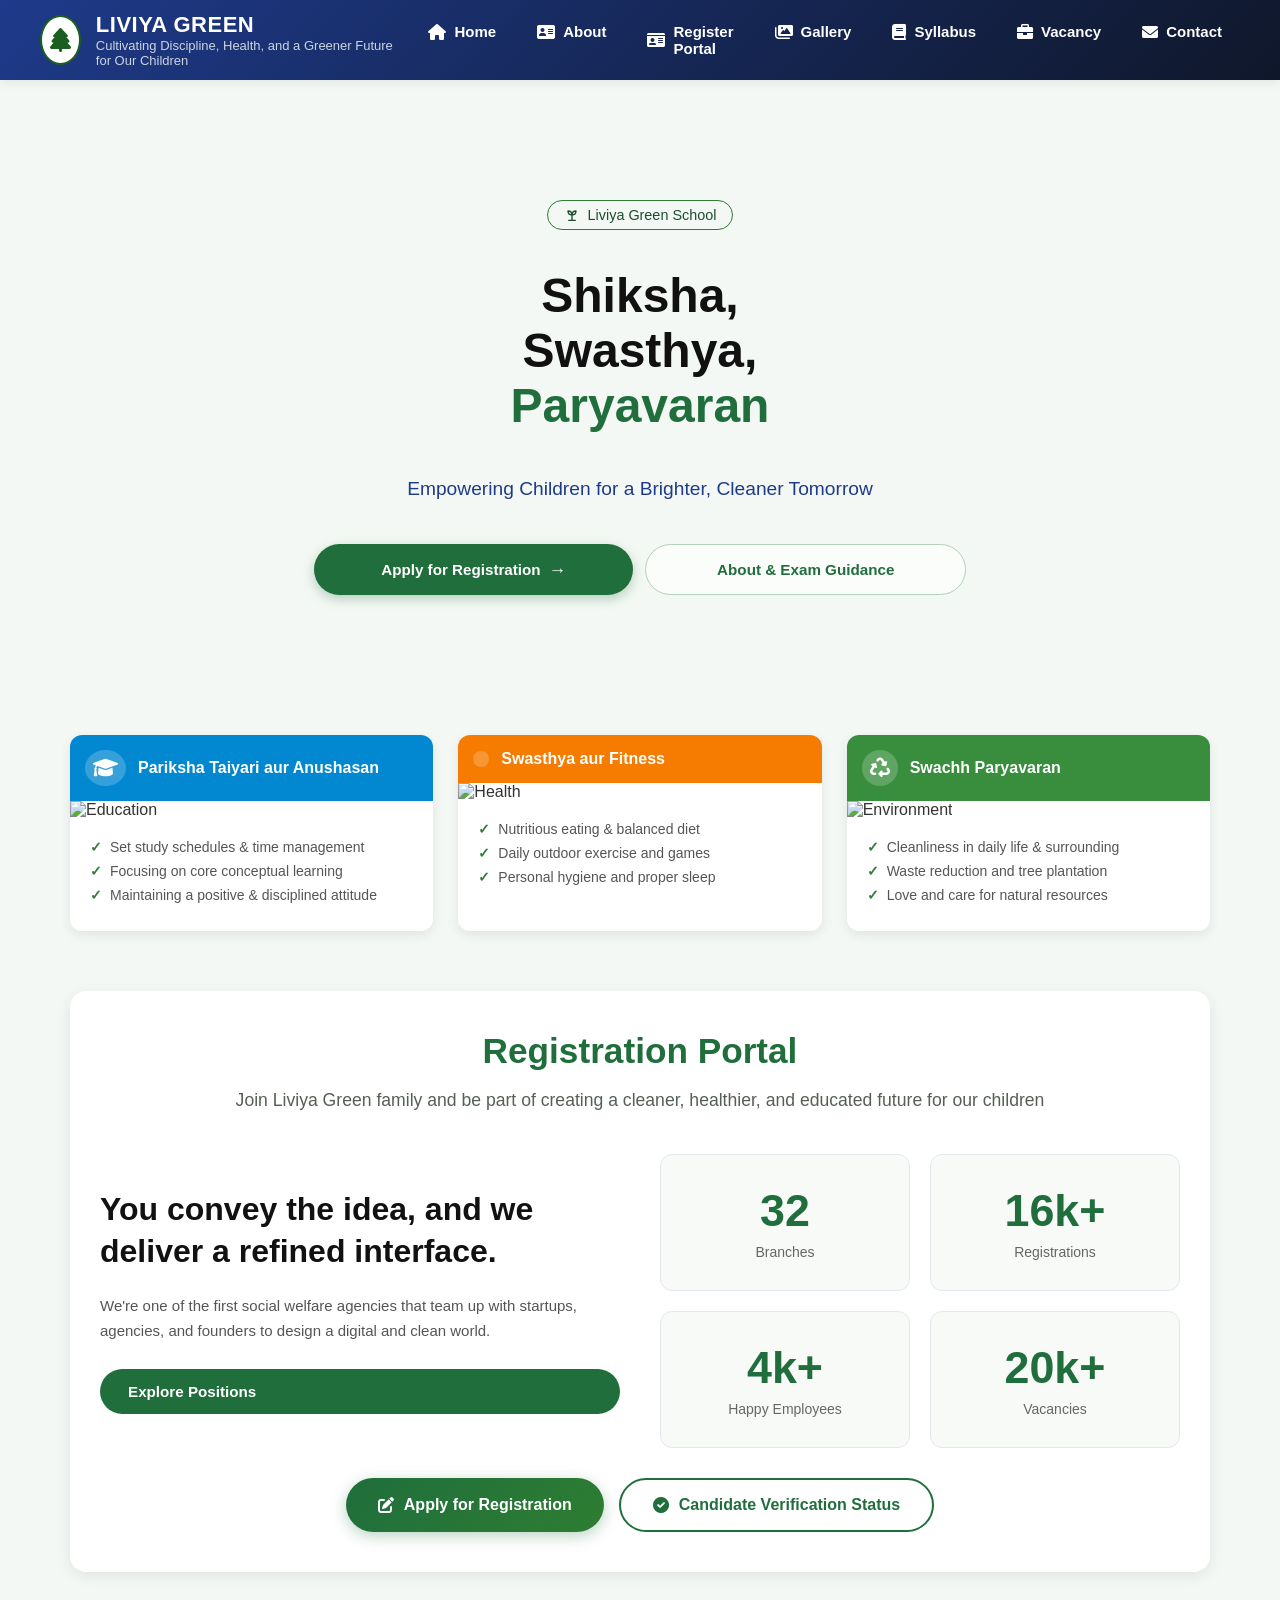
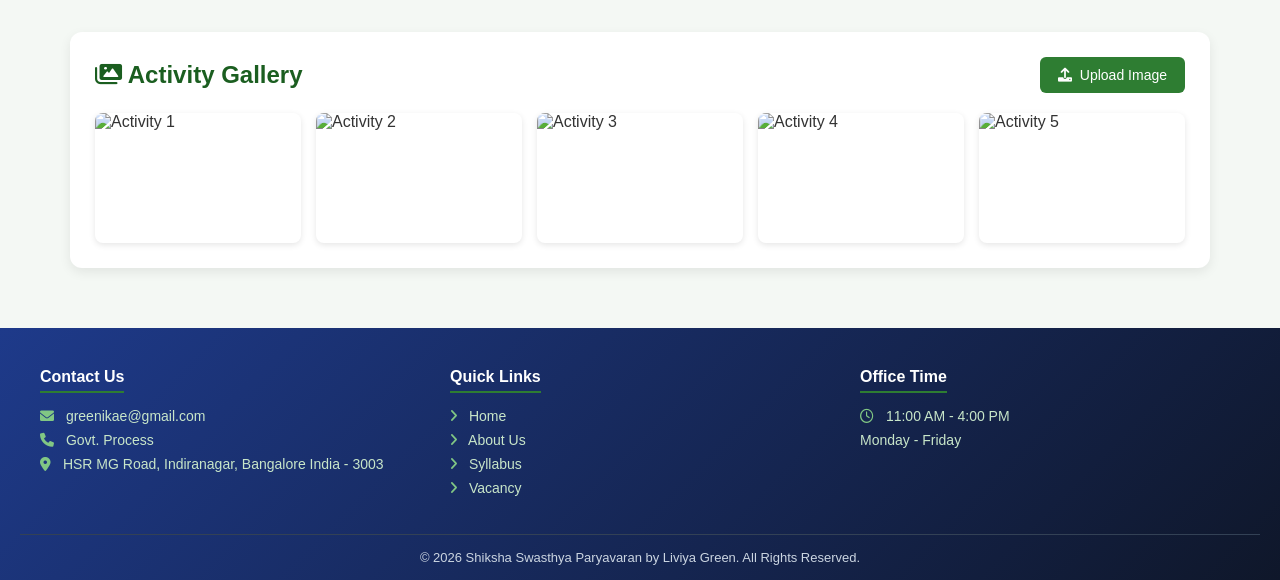
==== commit dd5bb21c: "Removed syllabus and vaccancy" ====
--- a/index.html
+++ b/index.html
@@ -17,8 +17,8 @@
         <a href="#about" onclick="closeNav()"><i class="fa-solid fa-address-card"></i> About</a>
         <a href="#register" onclick="closeNav()"><i class="fa-solid fa-id-card"></i> Register Portal</a>
         <a href="#gallery" onclick="closeNav()"><i class="fa-solid fa-images"></i> Gallery</a>
-        <a href="#syllabus" onclick="closeNav()"><i class="fa-solid fa-book"></i> Syllabus</a>
-        <a href="#vacancy" onclick="closeNav()"><i class="fa-solid fa-briefcase"></i> Vacancy</a>
+        <a href="syllabus.html" target="_blank"><i class="fa-solid fa-book"></i> Syllabus</a>
+        <a href="vaccancy.html" target="_blank"><i class="fa-solid fa-briefcase"></i> Vacancy</a>
         <a href="#contact" onclick="closeNav()"><i class="fa-solid fa-envelope"></i> Contact</a>
     </div>
 
@@ -46,8 +46,8 @@
                 <li><a href="#about"><i class="fa-solid fa-address-card"></i> About</a></li>
                 <li><a href="#register"><i class="fa-solid fa-id-card"></i> Register Portal</a></li>
                 <li><a href="#gallery"><i class="fa-solid fa-images"></i> Gallery</a></li>
-                <li><a href="#syllabus"><i class="fa-solid fa-book"></i> Syllabus</a></li>
-                <li><a href="#vacancy"><i class="fa-solid fa-briefcase"></i> Vacancy</a></li>
+                <li><a href="syllabus.html" target="_blank"><i class="fa-solid fa-book"></i> Syllabus</a></li>
+                <li><a href="vaccancy.html" target="_blank"><i class="fa-solid fa-briefcase"></i> Vacancy</a></li>
                 <li><a href="#contact"><i class="fa-solid fa-envelope"></i> Contact</a></li>
             </ul>
         </nav>
@@ -210,274 +210,6 @@
             </div>
         </section>
 
-        <!-- Syllabus Section -->
-        <section id="syllabus" class="section syllabus-container">
-            
-            <!-- Header Banner -->
-            <div class="header-banner">
-                <h1>छात्र मार्गदर्शन एवं सामाजिक जागरूकता पाठ्यक्रम</h1>
-                <p>Student Guidance & Social Awareness Media Content Syllabus</p>
-                <div class="badge-container">
-                    <span class="badge-tag">टीम कार्य विभाजन</span>
-                    <span class="badge-tag">फार्मसिस्ट</span>
-                    <span class="badge-tag">इंटरव्यूअर</span>
-                    <span class="badge-tag">वीडियो एडिटर</span>
-                    <span class="badge-tag">फोटोग्राफर</span>
-                    <span class="badge-tag">स्टूडेंट गाइड</span>
-                </div>
-            </div>
-
-            <!-- Intro Box -->
-            <div class="intro-box">
-                <strong>पाठ्यक्रम का उद्देश्य (Course Objective):</strong><br>
-                यह पाठ्यक्रम छात्रों एवं समाज को जागरूक करने, उनका सही मार्गदर्शन करने और सामाजिक मुद्दों पर प्रभावकारी मीडिया सामग्री (Media Content) तैयार करने के लिए डिज़ाइन किया गया है।
-            </div>
-
-            <!-- Section 1: Role Breakdown -->
-            <h2>1. विभिन्न पदों के अनुसार मुख्य भूमिकाएँ (Role Breakdown)</h2>
-            <table>
-                <thead>
-                    <tr>
-                        <th style="width: 24%;">पद (Position)</th>
-                        <th style="width: 38%;">मुख्य दायित्व (Key Responsibilities)</th>
-                        <th style="width: 38%;">आवश्यक कौशल एवं आउटपुट (Skills & Output)</th>
-                    </tr>
-                </thead>
-                <tbody>
-                    <tr>
-                        <td><strong>स्टूडेंट गाइड / मेंटर</strong></td>
-                        <td>विषयों पर शोध करना, छात्रों के प्रश्नों का समाधान, परामर्श तथा प्रेरणादायक कंटेंट तैयार करना।</td>
-                        <td>सहानुभूति, सम्प्रेषण कौशल, विषय की स्पष्ट समझ, गाइडिंग स्क्रिप्ट।</td>
-                    </tr>
-                    <tr>
-                        <td><strong>इंटरव्यूअर / एंकर</strong></td>
-                        <td>विशेषज्ञों, पीड़ितों, छात्रों और समाज सुधारकों के साथ सजीव एवं अर्थपूर्ण साक्षात्कार और एंकरिंग करना।</td>
-                        <td>सटीक प्रश्नोत्तर कला, आत्मविश्वास, एक्टिव लिसनिंग, इंटरव्यू पॉडकास्ट।</td>
-                    </tr>
-                    <tr>
-                        <td><strong>फार्मसिस्ट</strong></td>
-                        <td>दवाएं देना, दवा के इस्तेमाल की जानकारी देना, दवाओं के साइड इफेक्ट्स से बचाना।</td>
-                        <td>फार्मसिस्ट डॉक्टर और मरीज के बीच की एक बेहद जरूरी कड़ी हैं।</td>
-                    </tr>
-                    <tr>
-                        <td><strong>फोटोग्राफर / वीडियोग्राफर</strong></td>
-                        <td>विषय से संबंधित वास्तविक विज़ुअल्स, बी-रोल कवरेज, और भावपूर्ण तस्वीरों को कैप्चर करना।</td>
-                        <td>कैमरा एंगल, फ्रेमिंग, लाइटिंग, रील/शॉर्ट्स सिनेमैटोग्राफी।</td>
-                    </tr>
-                    <tr>
-                        <td><strong>वीडियो एडिटर</strong></td>
-                        <td>फुटेज को व्यवस्थित करना, स्टोरीटेलिंग, बैकग्राउंड म्यूज़िक, टेक्स्ट/सबटाइटल और कलर ग्रेडिंग करना।</td>
-                        <td>Premiere Pro / CapCut, पेसिंग, साउंड डिज़ाइन, सोशल मीडिया फॉर्मेट्स।</td>
-                    </tr>
-                </tbody>
-            </table>
-
-            <!-- Section 2: Detailed Modules -->
-            <h2>2. विषयवार विस्तृत पाठ्यक्रम (Detailed Module-wise Syllabus)</h2>
-
-            <!-- Module 1 -->
-            <div class="module-card m1">
-                <div class="module-header"><span class="topic-tag">विषय 1</span> महिलाओं के प्रति जागरूकता एवं सम्मान</div>
-                <p><strong>पाठ्य सामग्री:</strong> महिलाओं के अधिकार, कार्यस्थल एवं शिक्षा क्षेत्र में सुरक्षा, लिंग संवेदनशीलता और समाज में महिलाओं के योगदान पर जागरूकता फैलाना।</p>
-                <ul>
-                    <li><strong>विद्यार्थियों के लिए संदेश:</strong> महिलाओं का सम्मान, समानता का भाव और कानूनी सुरक्षा अधिकारों की जानकारी।</li>
-                </ul>
-            </div>
-
-            <!-- Module 2 -->
-            <div class="module-card m2">
-                <div class="module-header"><span class="topic-tag">विषय 2</span> पढ़ने वाले छात्र-छात्राओं के साथ समाज का व्यवहार</div>
-                <p><strong>पाठ्य सामग्री:</strong> विद्यार्थियों पर सामाजिक एवं पारिवारिक दबाव, पढ़ाई के माहौल में पड़ोसियों व समाज की भूमिका।</p>
-            </div>
-
-            <!-- Module 3 -->
-            <div class="module-card m3">
-                <div class="module-header"><span class="topic-tag">विषय 3</span> साफ-सफाई एवं व्यक्तिगत स्वच्छता</div>
-                <p><strong>पाठ्य सामग्री:</strong> व्यक्तिगत स्वच्छता, विद्यालय व आसपास की सफ़ाई, कचरा प्रबंधन और स्वास्थ्य पर इसके प्रभाव।</p>
-            </div>
-
-            <!-- Module 4 -->
-            <div class="module-card m4">
-                <div class="module-header"><span class="topic-tag">विषय 4</span> विदेशी रहन-सहन के तौर-तरीके</div>
-                <p><strong>पाठ्य सामग्री:</strong> अंतरराष्ट्रीय संस्कृति, कार्य संस्कृति, आधुनिक रहन-सहन, समय की पाबंदी और वैश्विक शिष्टाचार।</p>
-            </div>
-
-            <!-- Module 5 -->
-            <div class="module-card m5">
-                <div class="module-header"><span class="topic-tag">विषय 5</span> कम अंक लाने वाले विद्यार्थियों को प्रेरित करना</div>
-                <p><strong>पाठ्य सामग्री:</strong> अंक ही सब कुछ नहीं हैं; असफलता को सफलता की सीढ़ी बनाना, वैकल्पिक करियर विकल्प।</p>
-            </div>
-
-            <!-- Module 6 -->
-            <div class="module-card m6">
-                <div class="module-header"><span class="topic-tag">विषय 6</span> अपने हक की लड़ाई के नियम</div>
-                <p><strong>पाठ्य सामग्री:</strong> मौलिक अधिकार, उपभोक्ता अधिकार, छात्र अधिकार, आरटीआई और अन्याय के खिलाफ आवाज उठाने के कानूनी तरीके।</p>
-            </div>
-
-            <!-- Module 7 -->
-            <div class="module-card m7">
-                <div class="module-header"><span class="topic-tag">विषय 7</span> समाज में फैल रही असमानता और अफवाहें</div>
-                <p><strong>पाठ्य सामग्री:</strong> आर्थिक व सामाजिक असमानता, सोशल मीडिया पर फैलती फर्जी खबरें और डिजिटल साक्षरता।</p>
-            </div>
-
-            <!-- Module 8 -->
-            <div class="module-card m8">
-                <div class="module-header"><span class="topic-tag">विषय 8</span> पर्यावरण के प्रति जागरूकता</div>
-                <p><strong>पाठ्य सामग्री:</strong> जल संरक्षण, वृक्षारोपण, प्लास्टिक का बहिष्कार, प्रदूषण नियंत्रण और वैश्विक तापमान।</p>
-            </div>
-
-            <!-- Workflow Table -->
-            <h2>3. प्रैक्टिकल मीडिया प्रोडक्शन कार्यप्रवाह</h2>
-            <table>
-                <thead>
-                    <tr>
-                        <th>चरण (Phase)</th>
-                        <th>गतिविधि (Activity)</th>
-                        <th>जिम्मेदार पद (Responsible Post)</th>
-                    </tr>
-                </thead>
-                <tbody>
-                    <tr>
-                        <td><strong>1. प्री-प्रोडक्शन</strong></td>
-                        <td>विषय चयन, रिसर्च, स्क्रिप्ट लेखन और इंटरव्यू के प्रश्नों की तैयारी।</td>
-                        <td>स्टूडेंट गाइड & कंटेंट राइटर</td>
-                    </tr>
-                    <tr>
-                        <td><strong>2. प्रोडक्शन</strong></td>
-                        <td>साक्षात्कार रिकॉर्डिंग, बी-रोल शॉट्स, वॉइस-ओवर एवं लाइव फोटोग्राफी।</td>
-                        <td>इंटरव्यूअर & फोटोग्राफर</td>
-                    </tr>
-                    <tr>
-                        <td><strong>3. पोस्ट-प्रोडक्शन</strong></td>
-                        <td>वीडियो कटिंग, ऑडियो मिक्सिंग, ग्राफिक्स, सबटाइटलिंग व फाइनल एक्सपोर्ट।</td>
-                        <td>वीडियो एडिटर</td>
-                    </tr>
-                    <tr>
-                        <td><strong>4. पब्लिशिंग एवं फीडबैक</strong></td>
-                        <td>यूट्यूब/सोशल मीडिया पर पब्लिश करना, छात्रों के कमेंट्स का उत्तर देना।</td>
-                        <td>स्टूडेंट गाइड & सोशल मीडिया टीम</td>
-                    </tr>
-                </tbody>
-            </table>
-
-        </section>
-
-        <!-- Vacancy Section -->
-        <section id="vacancy" class="section vacancy-container">
-            <div class="vacancy-header">
-                <h1>करियर एवं भर्ती अवसर (Career & Vacancy Portal)</h1>
-                <p>शिक्षा, स्वास्थ्य एवं पर्यावरण (Education, Health & Environment Initiatives)</p>
-            </div>
-
-            <!-- Category 1: Education -->
-            <div class="category-title">📚 शिक्षा विभाग (Education Sector)</div>
-
-            <div class="job-card">
-                <div class="job-title">
-                    <span>1. Student Guide & Mentor (छात्र मार्गदर्शक एवं मेंटर)</span>
-                    <span class="job-badge">Open</span>
-                </div>
-                <div class="job-desc">
-                    छात्रों को शैक्षणिक, करियर एवं व्यक्तिगत विकास के लिए उचित मार्गदर्शन और मेंटरशिप प्रदान करना।
-                </div>
-                <div class="job-details">
-                    <span><b>योग्यता:</b> Graduation / Post Graduation</span>
-                    <span><b>अनुभव:</b> 0-2 वर्ष</span>
-                </div>
-            </div>
-
-            <div class="job-card">
-                <div class="job-title">
-                    <span>2. Question Maker (प्रश्न पत्र निर्माता)</span>
-                    <span class="job-badge">Open</span>
-                </div>
-                <div class="job-desc">
-                    विभिन्न विषयों और प्रतियोगी परीक्षाओं के लिए गुणवत्तापूर्ण प्रश्न पत्र और टेस्ट सीरीज़ तैयार करना।
-                </div>
-                <div class="job-details">
-                    <span><b>योग्यता:</b> Subject Matter Expert (SME)</span>
-                    <span><b>अनुभव:</b> 0-3 वर्ष</span>
-                </div>
-            </div>
-
-            <div class="job-card">
-                <div class="job-title">
-                    <span>3. Examiner (परीक्षक)</span>
-                    <span class="job-badge">Open</span>
-                </div>
-                <div class="job-desc">
-                    उत्तर पुस्तिकाओं का मूल्यांकन करना, परीक्षा प्रक्रिया की निगरानी करना एवं निष्पक्ष परिणाम सुनिश्चित करना।
-                </div>
-                <div class="job-details">
-                    <span><b>योग्यता:</b> B.Ed / Master's Degree</span>
-                    <span><b>अनुभव:</b> 2+ वर्ष</span>
-                </div>
-            </div>
-
-            <!-- Category 2: Health -->
-            <div class="category-title">🏥 स्वास्थ्य विभाग (Health Sector)</div>
-
-            <div class="job-card">
-                <div class="job-title">
-                    <span>4. Pharmacist (फार्मासिस्ट)</span>
-                    <span class="job-badge">Open</span>
-                </div>
-                <div class="job-desc">
-                    दवाइयों का प्रबंधन, वितरण एवं मरीजों को स्वास्थ्य संबंधी सही परामर्श व जागरूकता प्रदान करना।
-                </div>
-                <div class="job-details">
-                    <span><b>योग्यता:</b> B.Pharm / D.Pharm</span>
-                    <span><b>अनुभव:</b> 0-3 वर्ष</span>
-                </div>
-            </div>
-
-            <!-- Category 3: Media & Environment -->
-            <div class="category-title">🌿 पर्यावरण, मीडिया एवं जागरूकता (Environment & Media Cell)</div>
-
-            <div class="job-card">
-                <div class="job-title">
-                    <span>5. Interviewer / Anchor (साक्षात्कारकर्ता / एंकर)</span>
-                    <span class="job-badge">Open</span>
-                </div>
-                <div class="job-desc">
-                    शिक्षा, स्वास्थ्य एवं पर्यावरण जागरूकता कार्यक्रमों के लिए इंटरव्यू, पॉडकास्ट एवं ग्राउंड रिपोर्टिंग का संचालन करना।
-                </div>
-                <div class="job-details">
-                    <span><b>योग्यता:</b> Journalism / Mass Comm</span>
-                    <span><b>अनुभव:</b> 1+ वर्ष</span>
-                </div>
-            </div>
-
-            <div class="job-card">
-                <div class="job-title">
-                    <span>6. Photographer / Videographer (फोटोग्राफर / वीडियोग्राफर)</span>
-                    <span class="job-badge">Open</span>
-                </div>
-                <div class="job-desc">
-                    पर्यावरण अभियानों, शैक्षणिक कार्यक्रमों एवं स्वास्थ्य शिविरों की फोटो और वीडियो कवरेज करना।
-                </div>
-                <div class="job-details">
-                    <span><b>योग्यता:</b> Diploma/Degree in Photography</span>
-                    <span><b>अनुभव:</b> 1+ वर्ष</span>
-                </div>
-            </div>
-
-            <div class="job-card">
-                <div class="job-title">
-                    <span>7. Video Editor (वीडियो एडिटर)</span>
-                    <span class="job-badge">Open</span>
-                </div>
-                <div class="job-desc">
-                    जागरूकता अभियानों, डॉक्यूमेंट्री और एजुकेशनल कंटेंट के लिए आकर्षक वीडियो एडिट करना।
-                </div>
-                <div class="job-details">
-                    <span><b>योग्यता:</b> Premiere Pro / Final Cut Pro / DaVinci</span>
-                    <span><b>अनुभव:</b> 1+ वर्ष</span>
-                </div>
-            </div>
-
-        </section>
-
     </div>
 
     <!-- Footer -->
@@ -493,8 +225,8 @@
                 <h4>Quick Links</h4>
                 <a href="#home"><i class="fa-solid fa-angle-right"></i> Home</a>
                 <a href="#about"><i class="fa-solid fa-angle-right"></i> About Us</a>
-                <a href="#syllabus"><i class="fa-solid fa-angle-right"></i> Syllabus</a>
-                <a href="#vacancy"><i class="fa-solid fa-angle-right"></i> Vacancy</a>
+                <a href="syllabus.html" target="_blank"><i class="fa-solid fa-angle-right"></i> Syllabus</a>
+                <a href="vaccancy.html" target="_blank"><i class="fa-solid fa-angle-right"></i> Vacancy</a>
             </div>
             <div class="footer-col">
                 <h4>Office Time</h4>
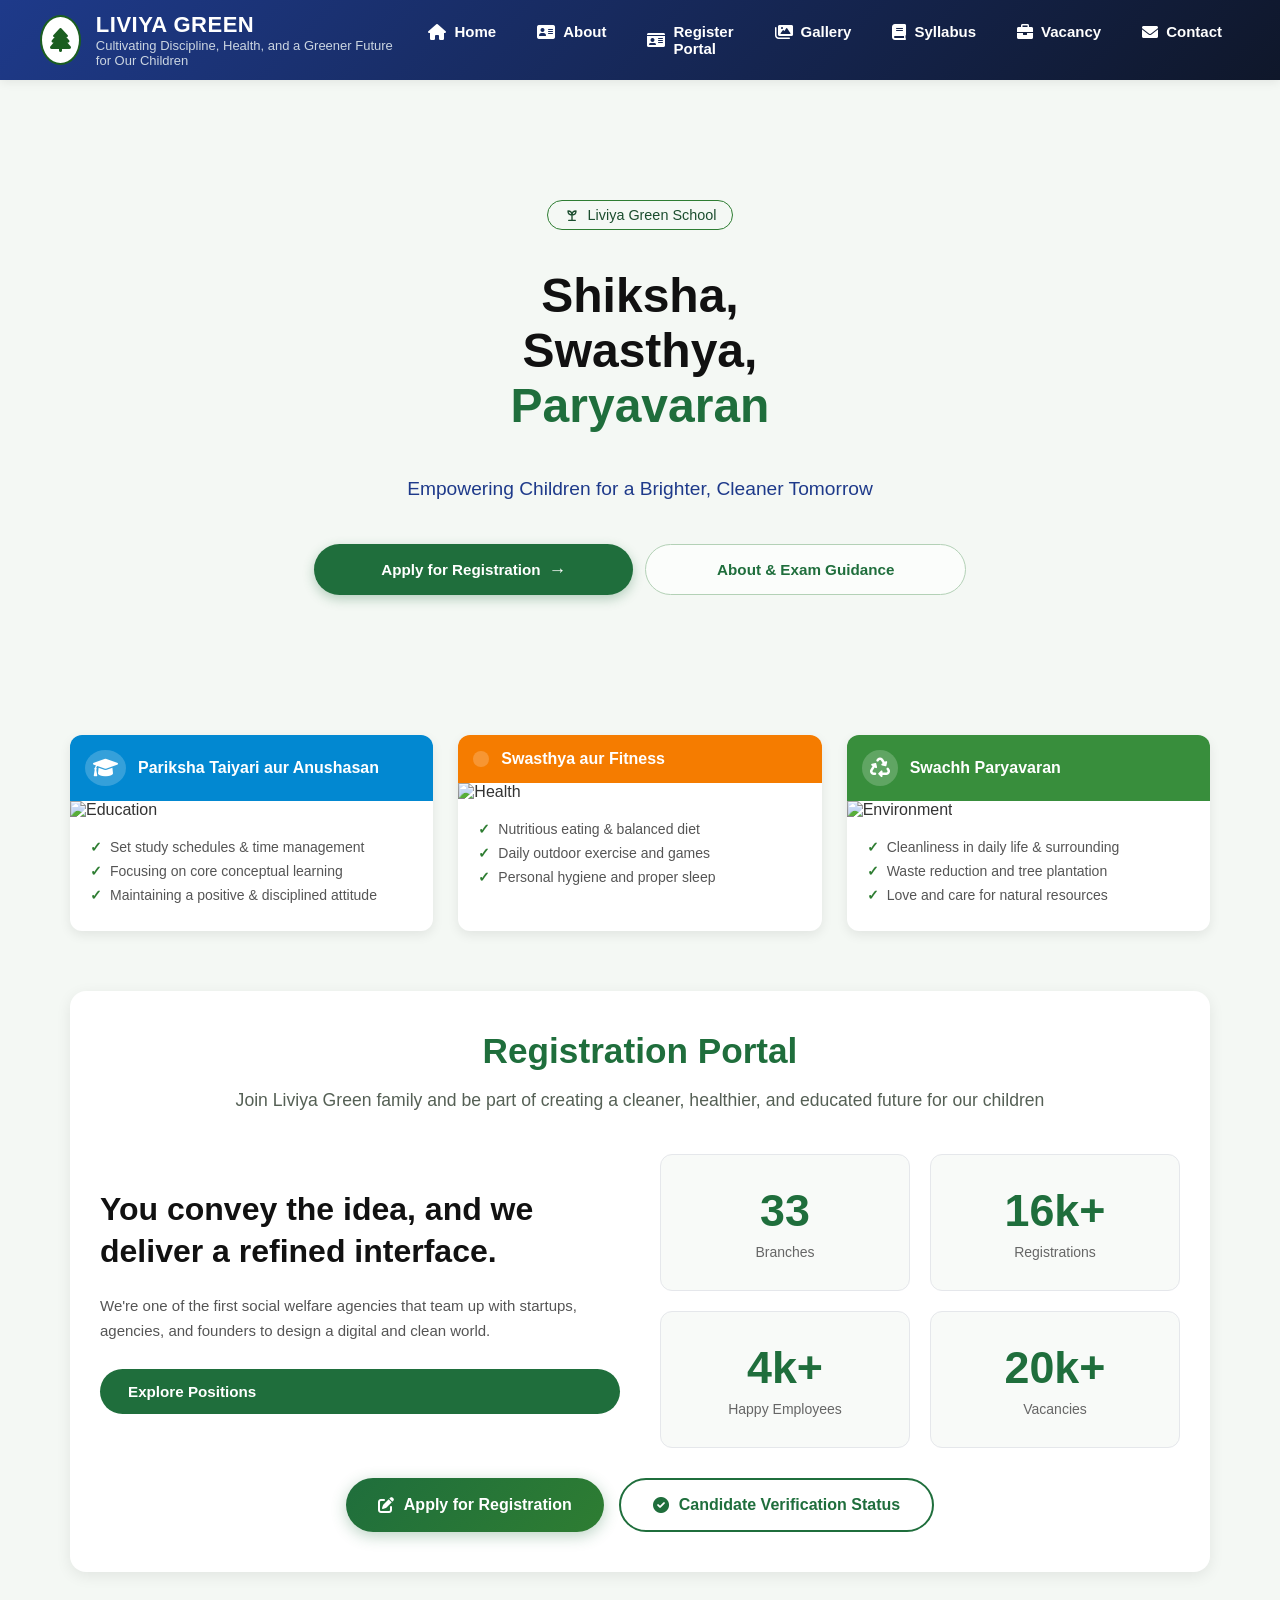
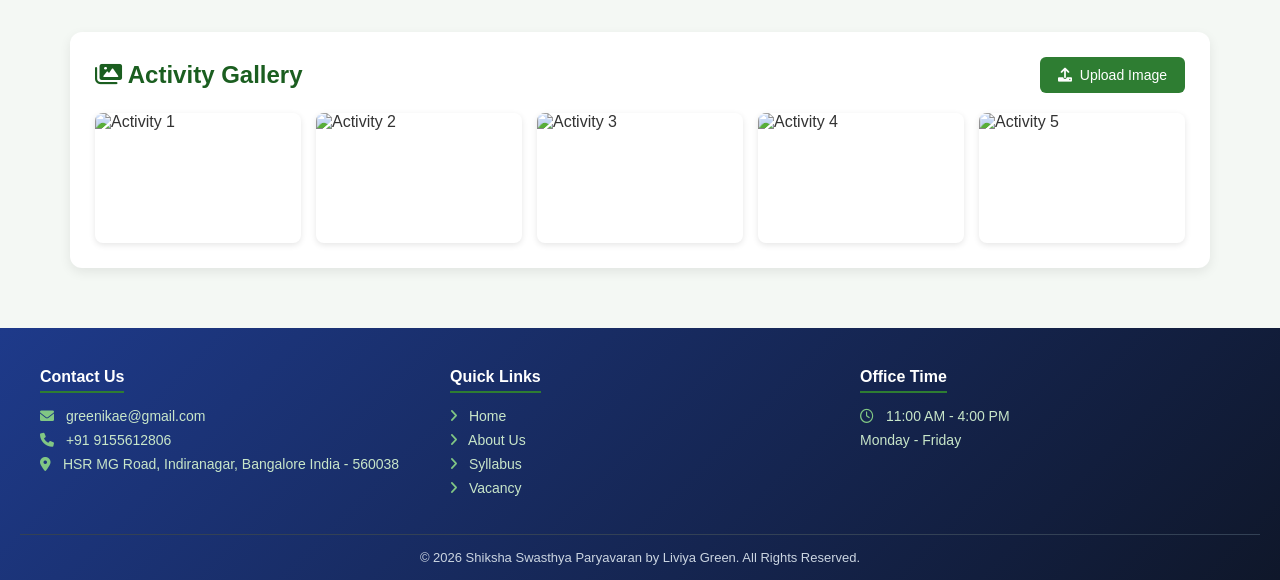
==== commit 394fb175: "Fix HTML entity encoding in index.html" ====
--- a/index.html
+++ b/index.html
@@ -218,8 +218,8 @@
             <div class="footer-col">
                 <h4>Contact Us</h4>
                 <p><i class="fa-solid fa-envelope"></i> greenikae@gmail.com</p>
-                <p><i class="fa-solid fa-phone"></i> Govt. Process</p>
-                <p><i class="fa-solid fa-location-dot"></i> HSR MG Road, Indiranagar, Bangalore India - 3003</p>
+                <p><i class="fa-solid fa-phone"></i> +91 9155612806</p>
+                <p><i class="fa-solid fa-location-dot"></i> HSR MG Road, Indiranagar, Bangalore India - 560038</p>
             </div>
             <div class="footer-col">
                 <h4>Quick Links</h4>
